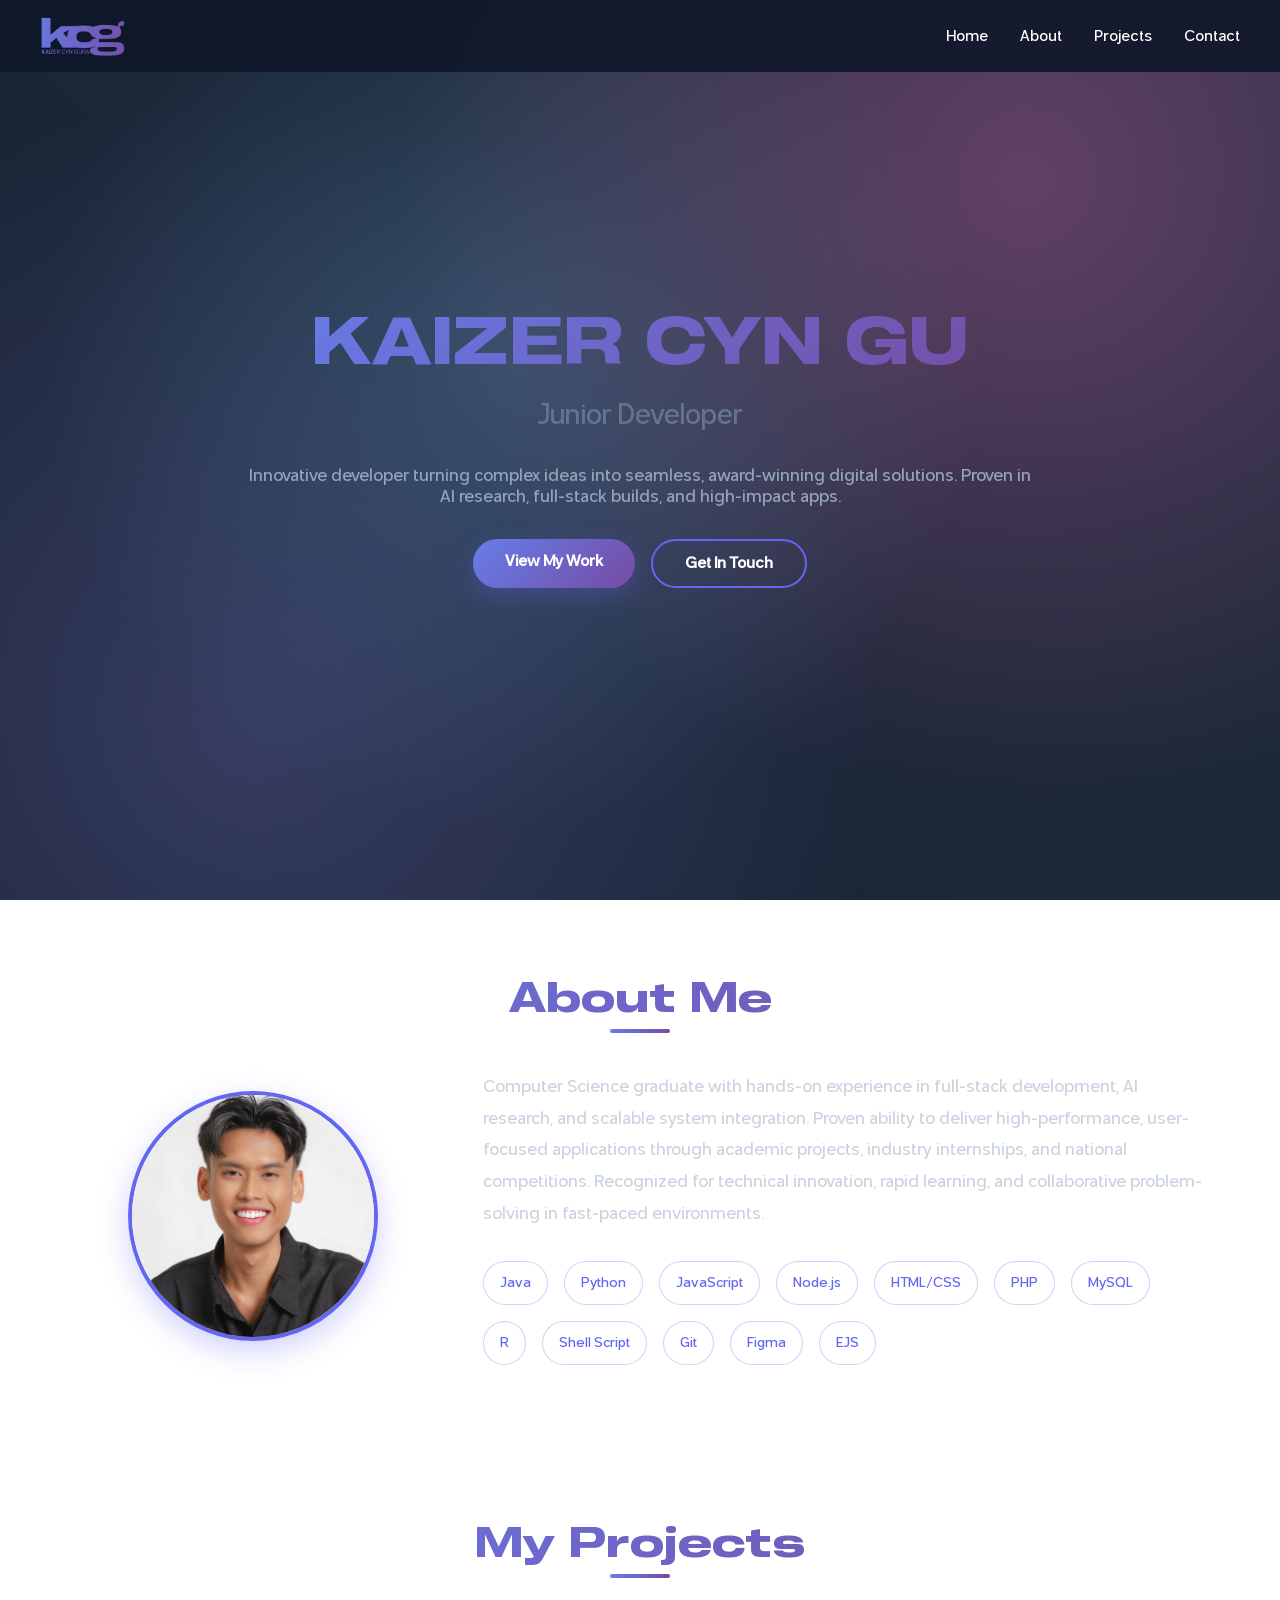
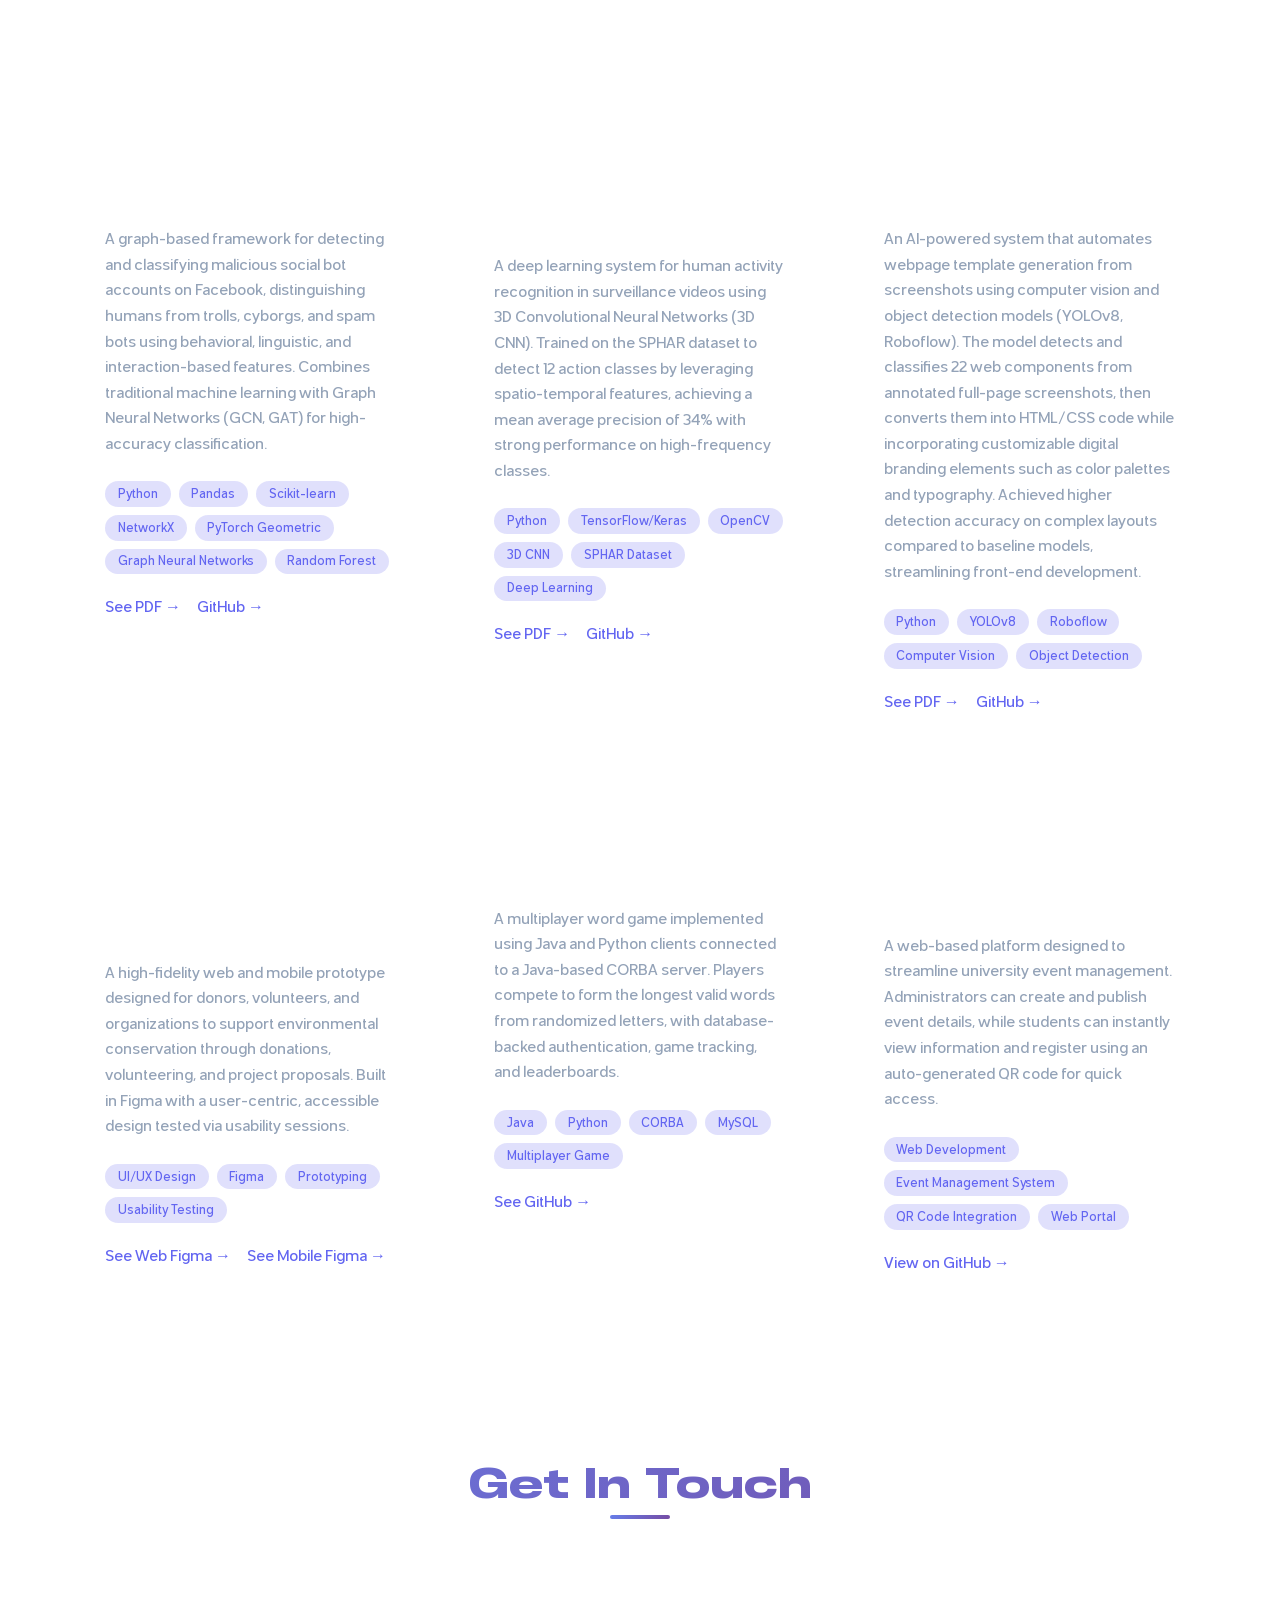
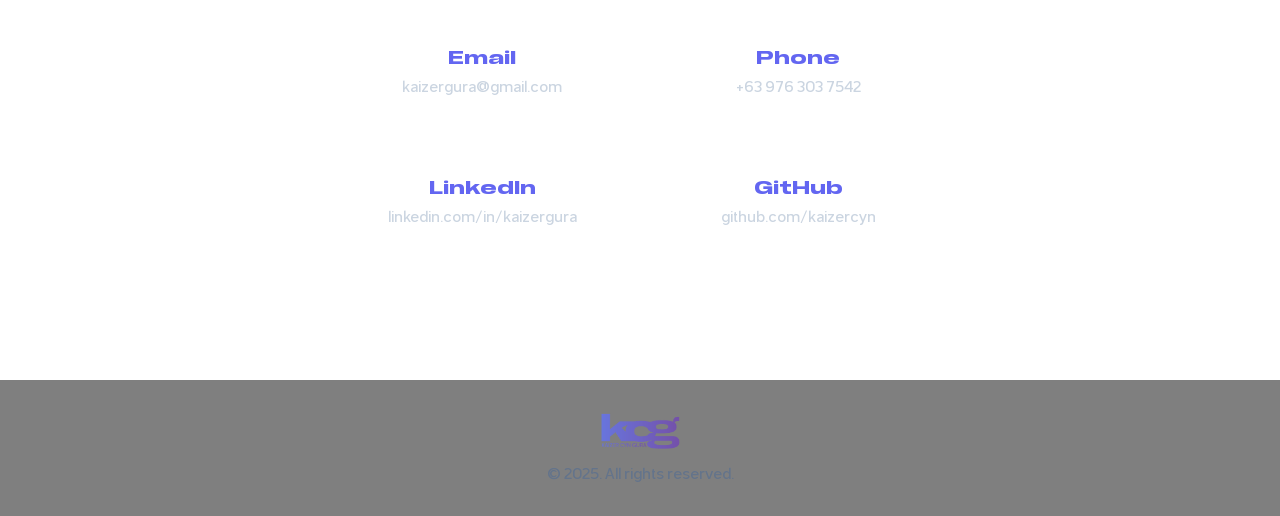
==== index.html @ 3cc35689 "first commit" ====
<!DOCTYPE html>
<html lang="en">
<head>
    <meta charset="UTF-8">
    <meta name="viewport" content="width=device-width, initial-scale=1.0">
    <title>KCG - Portfolio</title>
    <link rel="stylesheet" href="styles.css">
</head>
<body>
    <div class="bg-animation"></div>

    <nav id="navbar">
    <div class="nav-content">
        <div class="logo">
            <img src="assets\imgs\kcg-logo.png" alt="Logo" />
        </div>
        <ul class="nav-links">
            <li><a href="#home">Home</a></li>
            <li><a href="#about">About</a></li>
            <li><a href="#projects">Projects</a></li>
            <li><a href="#contact">Contact</a></li>
        </ul>
    </div>
    </nav>

    <section id="home" class="hero">
        <div class="hero-content">
            <h1>KAIZER CYN GURA</h1>
            <p class="subtitle">Junior Developer</p>
            <p class="description">
                Innovative developer turning complex ideas into seamless, award-winning digital solutions.
                Proven in AI research, full-stack builds, and high-impact apps.
            </p>
            <div class="cta-buttons">
                <a href="#projects" class="btn btn-primary">View My Work</a>
                <a href="#contact" class="btn btn-outline">Get In Touch</a>
            </div>
        </div>
    </section>

    <section id="about">
        <h2>About Me</h2>
        <div class="about-content">
            <div class="about-image">
                <img src="assets\imgs\prof_pic.jpg" alt="Profile Picture" class="profile-pic">
            </div>
            <div class="about-text">
                <p>
                    Computer Science graduate with hands-on experience in full-stack development, AI research, and 
                    scalable system integration. Proven ability to deliver high-performance, user-focused applications 
                    through academic projects, industry internships, and national competitions. Recognized for technical 
                    innovation, rapid learning, and collaborative problem-solving in fast-paced environments.
                </p>
                <div class="skills">
                    <span class="skill-tag">Java</span>
                    <span class="skill-tag">Python</span>
                    <span class="skill-tag">JavaScript</span>
                    <span class="skill-tag">Node.js</span>
                    <span class="skill-tag">HTML/CSS</span>
                    <span class="skill-tag">PHP</span>
                    <span class="skill-tag">MySQL</span>
                    <span class="skill-tag">R</span>
                    <span class="skill-tag">Shell Script</span>
                    <span class="skill-tag">Git</span>
                    <span class="skill-tag">Figma</span>
                    <span class="skill-tag">EJS</span>
                </div>
            </div>
        </div>
    </section>

    <section id="projects">
        <h2>My Projects</h2>
            <div class="projects-grid">
                <div class="project-card">
                    <h3 class="project-title">Botbook: A Graph-Based Framework for Classification of Bot Accounts on Facebook</h3>
                    <p class="project-description">
                A graph-based framework for detecting and classifying malicious social bot accounts 
                on Facebook, distinguishing humans from trolls, cyborgs, and spam bots using 
                behavioral, linguistic, and interaction-based features. Combines traditional machine 
                learning with Graph Neural Networks (GCN, GAT) for high-accuracy classification.
            </p>
            <div class="project-tech">
                <span class="tech-tag">Python</span>
                <span class="tech-tag">Pandas</span>
                <span class="tech-tag">Scikit-learn</span>
                <span class="tech-tag">NetworkX</span>
                <span class="tech-tag">PyTorch Geometric</span>
                <span class="tech-tag">Graph Neural Networks</span>
                <span class="tech-tag">Random Forest</span>
            </div>
                <div class="project-links">
                    <a href="assets\papers\Botbook A Graph-Based Framework for Classification of Bot Accounts on Facebook.pdf" target="_blank">See PDF →</a>
                    <a href="https://github.com/kaizercyn/Graph-Based-Framework-for-Classification-of-Bot-Accounts-on-Facebook" target="_blank">GitHub →</a>
                </div>
            </div>

            <div class="project-card">
                <h3 class="project-title">Video-Based Activity Recognition in Surveillance Footage: A Deep Learning Approach</h3>
                <p class="project-description">
                    A deep learning system for human activity recognition in surveillance videos using 
                    3D Convolutional Neural Networks (3D CNN). Trained on the SPHAR dataset to detect 
                    12 action classes by leveraging spatio-temporal features, achieving a mean average 
                    precision of 34% with strong performance on high-frequency classes.
                </p>
                <div class="project-tech">
                    <span class="tech-tag">Python</span>
                    <span class="tech-tag">TensorFlow/Keras</span>
                    <span class="tech-tag">OpenCV</span>
                    <span class="tech-tag">3D CNN</span>
                    <span class="tech-tag">SPHAR Dataset</span>
                    <span class="tech-tag">Deep Learning</span>
                </div>
                <div class="project-links">
                    <a href="assets\papers\Video-Based Activity Recognition in Surveillance Footage A Deep Learning Approach.pdf" target="_blank">See PDF →</a>
                    <a href="https://github.com/kaizercyn/Video-Based-Activity-Recognition-in-Surveillance-Footage" target="_blank">GitHub →</a>
                </div>
            </div>

            <div class="project-card">
                <h3 class="project-title">Snap2Site: Automated Web Page Template Generation with Integrated Digital Branding</h3>
                <p class="project-description">
                    An AI-powered system that automates webpage template generation from screenshots using computer vision and object detection models (YOLOv8, Roboflow). 
                    The model detects and classifies 22 web components from annotated full-page screenshots, then converts them into HTML/CSS code while incorporating 
                    customizable digital branding elements such as color palettes and typography. Achieved higher detection accuracy on complex layouts compared to 
                    baseline models, streamlining front-end development.
                </p>
                <div class="project-tech">
                    <span class="tech-tag">Python</span>
                    <span class="tech-tag">YOLOv8</span>
                    <span class="tech-tag">Roboflow</span>
                    <span class="tech-tag">Computer Vision</span>
                    <span class="tech-tag">Object Detection</span>
                </div>
                <div class="project-links">
                    <a href="assets\papers\Snap2Site Automated Web Page Template Generation with Integrated Digital Branding.pdf" target="_blank">See PDF →</a>
                    <a href="https://github.com/kaizercyn/Snap2site" target="_blank">GitHub →</a>
                </div>
            </div>

            <div class="project-card">
                <h3 class="project-title">EcoWave: Carbon Offset Platform for Ocean and Climate Conservation</h3>
                <p class="project-description">
                    A high-fidelity web and mobile prototype designed for donors, volunteers, and organizations to support environmental conservation through donations, volunteering, and project proposals. Built in Figma with a user-centric, accessible design tested via usability sessions.
                </p>
                <div class="project-tech">
                    <span class="tech-tag">UI/UX Design</span>
                    <span class="tech-tag">Figma</span>
                    <span class="tech-tag">Prototyping</span>
                    <span class="tech-tag">Usability Testing</span>
                </div>
                <div class="project-links">
                    <a href="https://www.figma.com/proto/8QoPAbsuNK9XMpjklsgQ97/OOZMA-KAPPA---Wireframing?node-id=0-1&t=mOrPZffAmb1Ju5VN-1" target="_blank">See Web Figma →</a>
                    <a href="https://www.figma.com/proto/8QoPAbsuNK9XMpjklsgQ97/OOZMA-KAPPA---Wireframing?node-id=105-1478&t=mOrPZffAmb1Ju5VN-1" target="_blank">See Mobile Figma →</a>
                </div>
            </div>

            <div class="project-card">
    <h3 class="project-title">WORDY: Multiplayer Word Game</h3>
    <p class="project-description">
        A multiplayer word game implemented using Java and Python clients connected to a Java-based CORBA server. Players compete to form the longest valid words from randomized letters, with database-backed authentication, game tracking, and leaderboards.
    </p>
    <div class="project-tech">
        <span class="tech-tag">Java</span>
        <span class="tech-tag">Python</span>
        <span class="tech-tag">CORBA</span>
        <span class="tech-tag">MySQL</span>
        <span class="tech-tag">Multiplayer Game</span>
    </div>
    <div class="project-links">
        <a href="https://github.com/kaizercyn/Wordy" target="_blank">See GitHub →</a>
    </div>
</div>

<div class="project-card">
    <h3 class="project-title">NavEnt: University Event Management System</h3>
    <p class="project-description">
        A web-based platform designed to streamline university event management. Administrators can create and publish event details, while students can instantly view information and register using an auto-generated QR code for quick access.
    </p>
    <div class="project-tech">
        <span class="tech-tag">Web Development</span>
        <span class="tech-tag">Event Management System</span>
        <span class="tech-tag">QR Code Integration</span>
        <span class="tech-tag">Web Portal</span>
    </div>
    <div class="project-links">
        <a href="https://github.com/kaizercyn/NavEnt" target="_blank">View on GitHub →</a>
    </div>
</div>
        </div>
    </section>

    <section id="contact">
        <h2>Get In Touch</h2>
        <div class="contact-content">
            <p>I'm always interested in new opportunities and collaborations. Let's connect!</p>
            <div class="contact-info">
                <div class="contact-item">
                    <h3>Email</h3>
                    <a href="mailto:kaizergura@gmail.com">kaizergura@gmail.com</a>
                </div>
                <div class="contact-item">
                    <h3>Phone</h3>
                    <a href="tel:+639763037542">+63 976 303 7542</a>
                </div>
                <div class="contact-item">
                    <h3>LinkedIn</h3>
                    <a href="https://linkedin.com/in/kaizergura" target="_blank">linkedin.com/in/kaizergura</a>
                </div>
                <div class="contact-item">
                    <h3>GitHub</h3>
                    <a href="https://github.com/kaizercyn" target="_blank">github.com/kaizercyn</a>
                </div>
            </div>
        </div>
    </section>

<footer>
    <img src="assets\imgs\kcg-logo.png" alt="KCG Logo" class="footer-logo">
    <p>&copy; 2025. All rights reserved.</p>
</footer>

    <script src="script.js"></script>
</body>
</html>
---- styles.css ----
* {
    margin: 0;
    padding: 0;
    box-sizing: border-box;
}

:root {
    --primary: #6366f1;
    --primary-dark: #4338ca;
    --secondary: #0f172a;
    --accent: #f59e0b;
    --text-light: #64748b;
    --bg-light: #f8fafc;
    --bg-dark: #0f172a;
    --card-bg: rgba(255, 255, 255, 0.05);
    --gradient: linear-gradient(135deg, #667eea 0%, #764ba2 100%);
}

@font-face {
    font-family: 'CyGrotesk';
    src: url('assets/fonts/CyGrotesk.ttf') format('truetype');
    font-weight: normal;
    font-style: normal;
}

@font-face {
    font-family: 'Articulo';
    src: url('assets/fonts/Articulo.ttf') format('truetype');
    font-weight: normal;
    font-style: normal;
}

body {
    font-family: 'Articulo', sans-serif;
}

h1, h2, h3, h4, h5, h6 {
    font-family: 'CyGrotesk', serif;
}

/* Animated background */
.bg-animation {
    position: fixed;
    top: 0;
    left: 0;
    width: 100%;
    height: 100%;
    z-index: -1;
    background: linear-gradient(45deg, #0f172a, #1e293b, #334155);
    background-size: 400% 400%;
    animation: gradientShift 15s ease infinite;
}

.bg-animation::before {
    content: '';
    position: absolute;
    top: 0;
    left: 0;
    width: 100%;
    height: 100%;
    background: 
        radial-gradient(circle at 20% 80%, rgba(120, 119, 198, 0.3) 0%, transparent 50%),
        radial-gradient(circle at 80% 20%, rgba(255, 119, 198, 0.3) 0%, transparent 50%),
        radial-gradient(circle at 40% 40%, rgba(120, 219, 255, 0.2) 0%, transparent 50%);
    animation: float 20s ease-in-out infinite;
}

@keyframes gradientShift {
    0%, 100% { background-position: 0% 50%; }
    50% { background-position: 100% 50%; }
}

@keyframes float {
    0%, 100% { transform: translateY(0px); }
    50% { transform: translateY(-20px); }
}

/* Navigation */
nav {
    position: fixed;
    top: 0;
    width: 100%;
    padding: 1rem 2rem;
    background: rgba(15, 23, 42, 0.9);
    backdrop-filter: blur(10px);
    z-index: 1000;
    transition: all 0.3s ease;
}

nav.scrolled {
    background: rgba(15, 23, 42, 0.95);
    box-shadow: 0 4px 20px rgba(0, 0, 0, 0.3);
}

.nav-content {
    max-width: 1200px;
    margin: 0 auto;
    display: flex;
    justify-content: space-between;
    align-items: center;
}

.logo img {
    height: 40px;
    width: auto;
    display: block;
}


.nav-links {
    display: flex;
    gap: 2rem;
    list-style: none;
}

.nav-links a {
    color: white;
    text-decoration: none;
    transition: all 0.3s ease;
    position: relative;
}

.nav-links a:hover {
    color: var(--primary);
    transform: translateY(-2px);
}

.nav-links a::after {
    content: '';
    position: absolute;
    bottom: -5px;
    left: 0;
    width: 0;
    height: 2px;
    background: var(--primary);
    transition: width 0.3s ease;
}

.nav-links a:hover::after {
    width: 100%;
}

/* Hero Section */
.hero {
    height: 100vh;
    display: flex;
    align-items: center;
    justify-content: center;
    text-align: center;
    padding: 0 2rem;
}

.hero-content {
    max-width: 800px;
    animation: fadeInUp 1s ease;
}

.hero h1 {
    font-size: clamp(2.5rem, 5vw, 4rem);
    margin-bottom: 1rem;
    background: var(--gradient);
    -webkit-background-clip: text;
    -webkit-text-fill-color: transparent;
    background-clip: text;
    animation: slideInLeft 1s ease 0.2s both;
}

.hero .subtitle {
    font-size: clamp(1.2rem, 3vw, 1.8rem);
    color: var(--text-light);
    margin-bottom: 2rem;
    animation: slideInRight 1s ease 0.4s both;
}

.hero .description {
    font-size: 1.1rem;
    color: #94a3b8;
    margin-bottom: 2rem;
    animation: fadeInUp 1s ease 0.6s both;
}

.cta-buttons {
    display: flex;
    gap: 1rem;
    justify-content: center;
    flex-wrap: wrap;
    animation: fadeInUp 1s ease 0.8s both;
}

.btn {
    padding: 0.8rem 2rem;
    border: none;
    border-radius: 50px;
    font-size: 1rem;
    font-weight: 600;
    text-decoration: none;
    transition: all 0.3s ease;
    cursor: pointer;
    position: relative;
    overflow: hidden;
}

.btn-primary {
    background: var(--gradient);
    color: white;
    box-shadow: 0 8px 25px rgba(102, 102, 241, 0.3);
}

.btn-primary:hover {
    transform: translateY(-3px);
    box-shadow: 0 15px 35px rgba(102, 102, 241, 0.4);
}

.btn-outline {
    background: transparent;
    color: white;
    border: 2px solid var(--primary);
}

.btn-outline:hover {
    background: var(--primary);
    transform: translateY(-3px);
    box-shadow: 0 10px 25px rgba(102, 102, 241, 0.3);
}

/* Section Styles */
section {
    padding: 5rem 2rem;
    max-width: 1200px;
    margin: 0 auto;
}

h2 {
    font-size: 2.5rem;
    text-align: center;
    margin-bottom: 3rem;
    background: var(--gradient);
    -webkit-background-clip: text;
    -webkit-text-fill-color: transparent;
    background-clip: text;
    position: relative;
}

h2::after {
    content: '';
    position: absolute;
    bottom: -10px;
    left: 50%;
    transform: translateX(-50%);
    width: 60px;
    height: 4px;
    background: var(--gradient);
    border-radius: 2px;
}

/* About Section */
.about-content {
    display: grid;
    grid-template-columns: 1fr 2fr;
    gap: 3rem;
    align-items: center;
    margin-top: 2rem;
}

.about-image {
    text-align: center;
}

.profile-pic {
    width: 250px;
    height: 250px;
    border-radius: 50%;
    border: 4px solid var(--primary);
    box-shadow: 0 10px 30px rgba(102, 102, 241, 0.3);
    transition: transform 0.3s ease;
}

.profile-pic:hover {
    transform: scale(1.05);
}

.about-text {
    font-size: 1.1rem;
    color: #cbd5e1;
    line-height: 1.8;
}

.skills {
    display: flex;
    flex-wrap: wrap;
    gap: 1rem;
    margin-top: 2rem;
}

.skill-tag {
    background: var(--card-bg);
    border: 1px solid rgba(102, 102, 241, 0.3);
    padding: 0.5rem 1rem;
    border-radius: 25px;
    font-size: 0.9rem;
    color: var(--primary);
    transition: all 0.3s ease;
}

.skill-tag:hover {
    background: var(--primary);
    color: white;
    transform: translateY(-2px);
}

/* Projects Section */
.projects-grid {
    display: grid;
    grid-template-columns: repeat(auto-fit, minmax(350px, 1fr));
    gap: 2rem;
    margin-top: 2rem;
}

.project-card {
    background: var(--card-bg);
    border: 1px solid rgba(255, 255, 255, 0.1);
    border-radius: 15px;
    padding: 2rem;
    transition: all 0.3s ease;
    position: relative;
    overflow: hidden;
}

.project-card::before {
    content: '';
    position: absolute;
    top: 0;
    left: -100%;
    width: 100%;
    height: 100%;
    background: linear-gradient(90deg, transparent, rgba(255, 255, 255, 0.1), transparent);
    transition: left 0.5s ease;
}

.project-card:hover::before {
    left: 100%;
}

.project-card:hover {
    transform: translateY(-10px);
    border-color: var(--primary);
    box-shadow: 0 20px 40px rgba(0, 0, 0, 0.3);
}

.project-title {
    font-size: 1.5rem;
    margin-bottom: 1rem;
    color: white;
}

.project-description {
    color: #94a3b8;
    margin-bottom: 1.5rem;
    line-height: 1.6;
}

.project-tech {
    display: flex;
    flex-wrap: wrap;
    gap: 0.5rem;
    margin-bottom: 1.5rem;
}

.tech-tag {
    background: rgba(102, 102, 241, 0.2);
    color: var(--primary);
    padding: 0.3rem 0.8rem;
    border-radius: 15px;
    font-size: 0.8rem;
}

.project-links {
    display: flex;
    gap: 1rem;
}

.project-links a {
    color: var(--primary);
    text-decoration: none;
    font-weight: 500;
    transition: all 0.3s ease;
}

.project-links a:hover {
    color: white;
    transform: translateX(5px);
}

/* Contact Section */
.contact-content {
    text-align: center;
    max-width: 600px;
    margin: 0 auto;
}

#contact .contact-content p {
    color: white;
}

.contact-info {
    display: grid;
    grid-template-columns: repeat(auto-fit, minmax(200px, 1fr));
    gap: 2rem;
    margin: 3rem 0;
}

.contact-item {
    background: var(--card-bg);
    border: 1px solid rgba(255, 255, 255, 0.1);
    padding: 1.5rem;
    border-radius: 10px;
    transition: all 0.3s ease;
}

.contact-item:hover {
    transform: translateY(-5px);
    border-color: var(--primary);
}

.contact-item h3 {
    color: var(--primary);
    margin-bottom: 0.5rem;
}

.contact-item a {
    color: #cbd5e1;
    text-decoration: none;
    transition: color 0.3s ease;
}

.contact-item a:hover {
    color: var(--primary);
}

/* Footer */
footer {
    background: rgba(0, 0, 0, 0.5);
    text-align: center;
    padding: 2rem;
    color: var(--text-light);
}

.footer-logo {
    display: block;
    margin: 0 auto 1rem; /* centers logo & adds space below */
    width: 80px;         /* adjust size as needed */
    height: auto;
}

/* Animations */
@keyframes fadeInUp {
    from {
        opacity: 0;
        transform: translateY(30px);
    }
    to {
        opacity: 1;
        transform: translateY(0);
    }
}

@keyframes slideInLeft {
    from {
        opacity: 0;
        transform: translateX(-50px);
    }
    to {
        opacity: 1;
        transform: translateX(0);
    }
}

@keyframes slideInRight {
    from {
        opacity: 0;
        transform: translateX(50px);
    }
    to {
        opacity: 1;
        transform: translateX(0);
    }
}

/* Responsive Design */
@media (max-width: 768px) {
    .nav-links {
        display: none;
    }

    .about-content {
        grid-template-columns: 1fr;
        text-align: center;
    }

    .cta-buttons {
        flex-direction: column;
        align-items: center;
    }

    .btn {
        width: 200px;
    }
}

/* Smooth scrolling */
html {
    scroll-behavior: smooth;
}

/* Custom scrollbar */
::-webkit-scrollbar {
    width: 8px;
}

::-webkit-scrollbar-track {
    background: var(--bg-dark);
}

::-webkit-scrollbar-thumb {
    background: var(--primary);
    border-radius: 4px;
}

::-webkit-scrollbar-thumb:hover {
    background: var(--primary-dark);
}
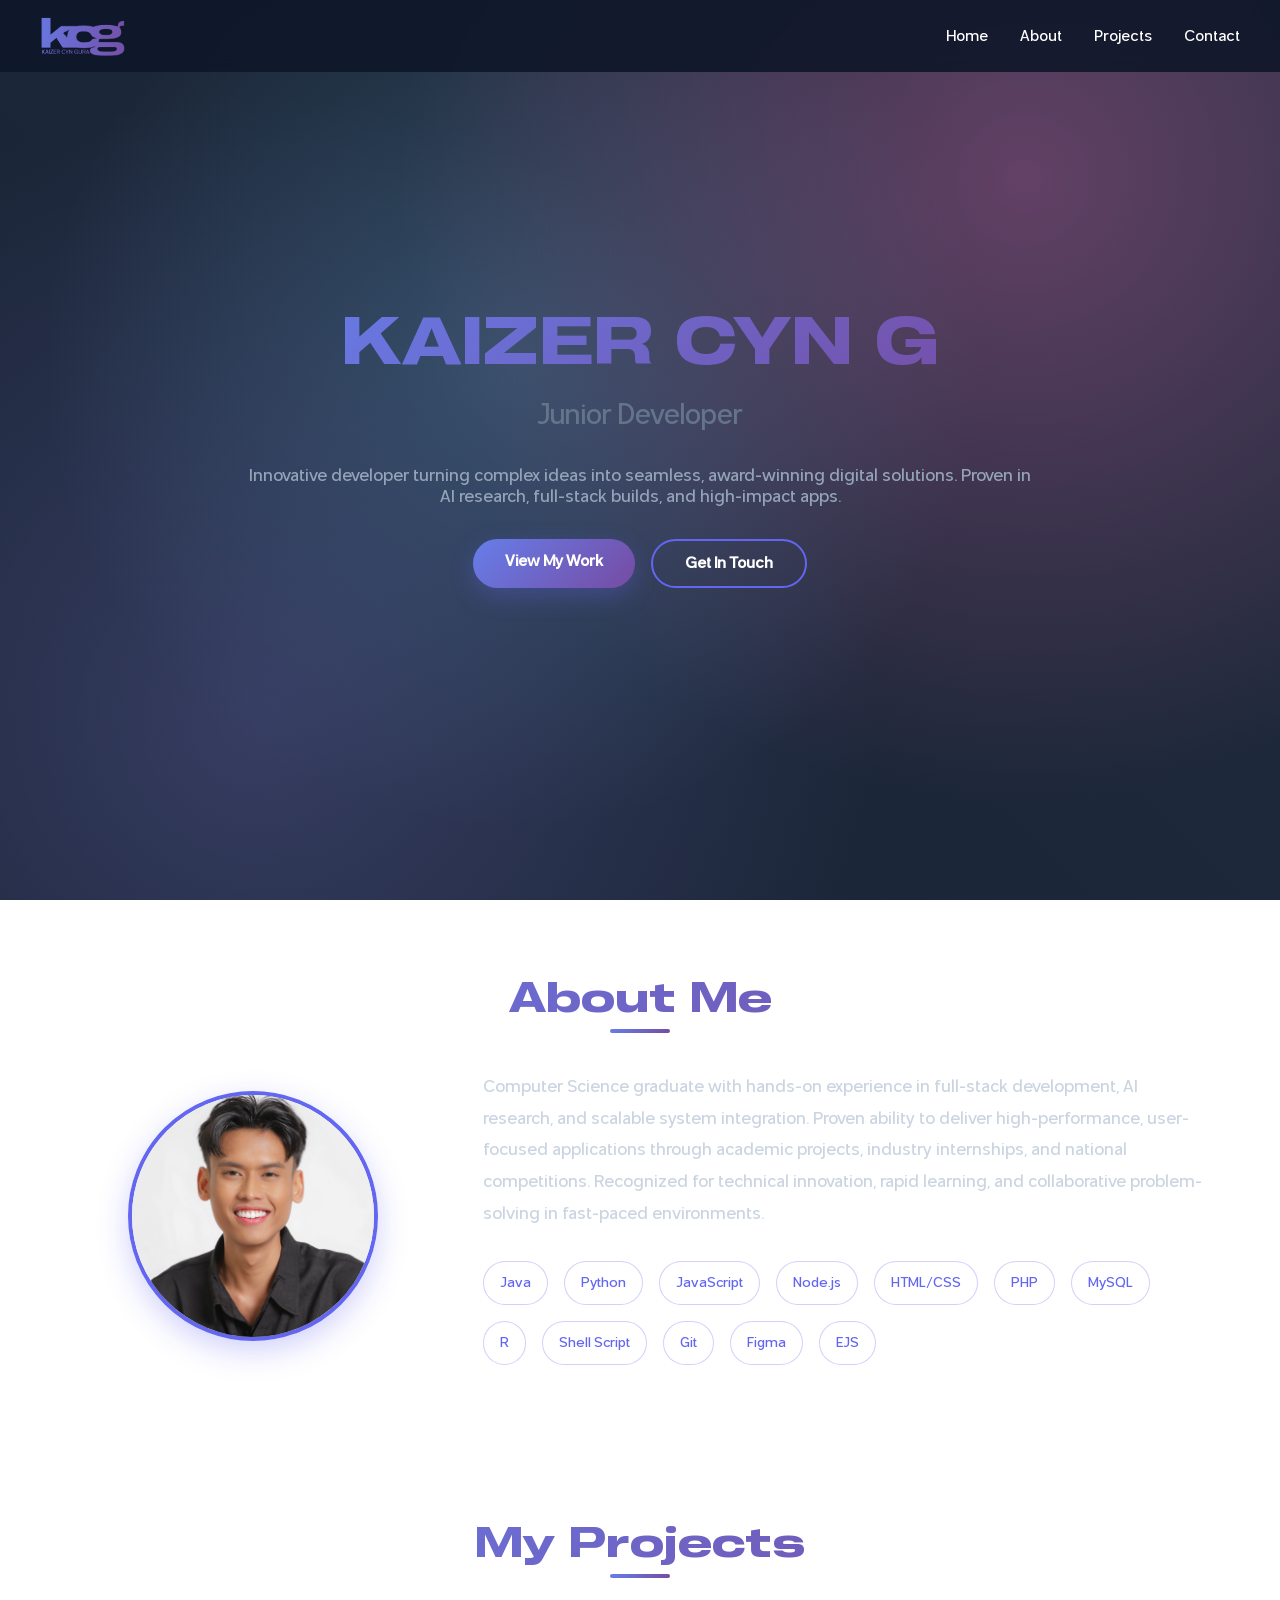
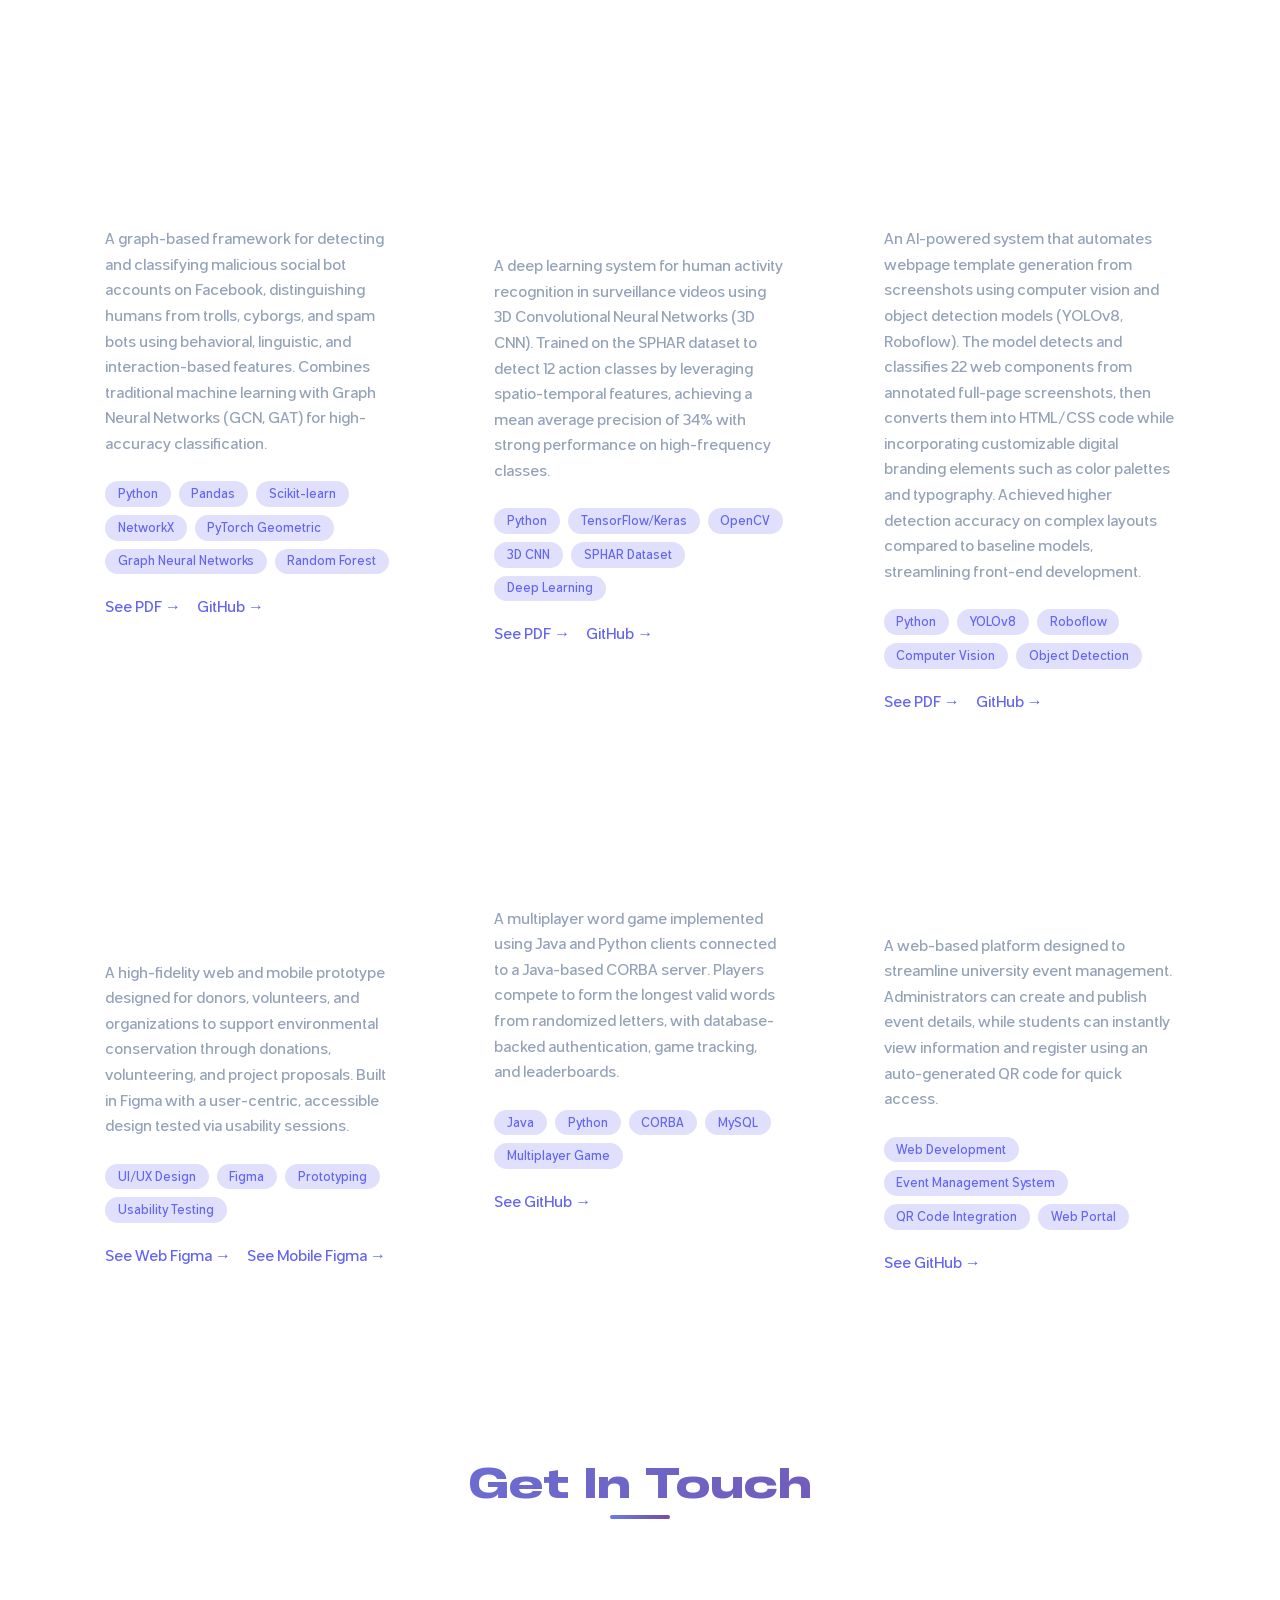
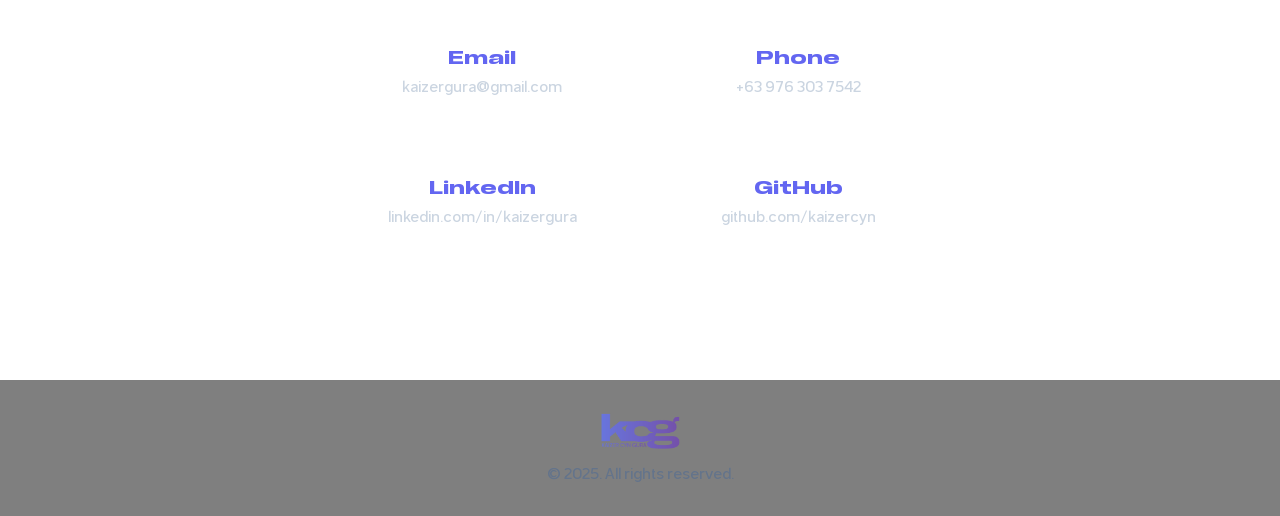
==== commit 247f9fe1: "project card changes" ====
--- a/index.html
+++ b/index.html
@@ -184,7 +184,7 @@
         <span class="tech-tag">Web Portal</span>
     </div>
     <div class="project-links">
-        <a href="https://github.com/kaizercyn/NavEnt" target="_blank">View on GitHub →</a>
+        <a href="https://github.com/kaizercyn/NavEnt" target="_blank">See GitHub →</a>
     </div>
 </div>
         </div>
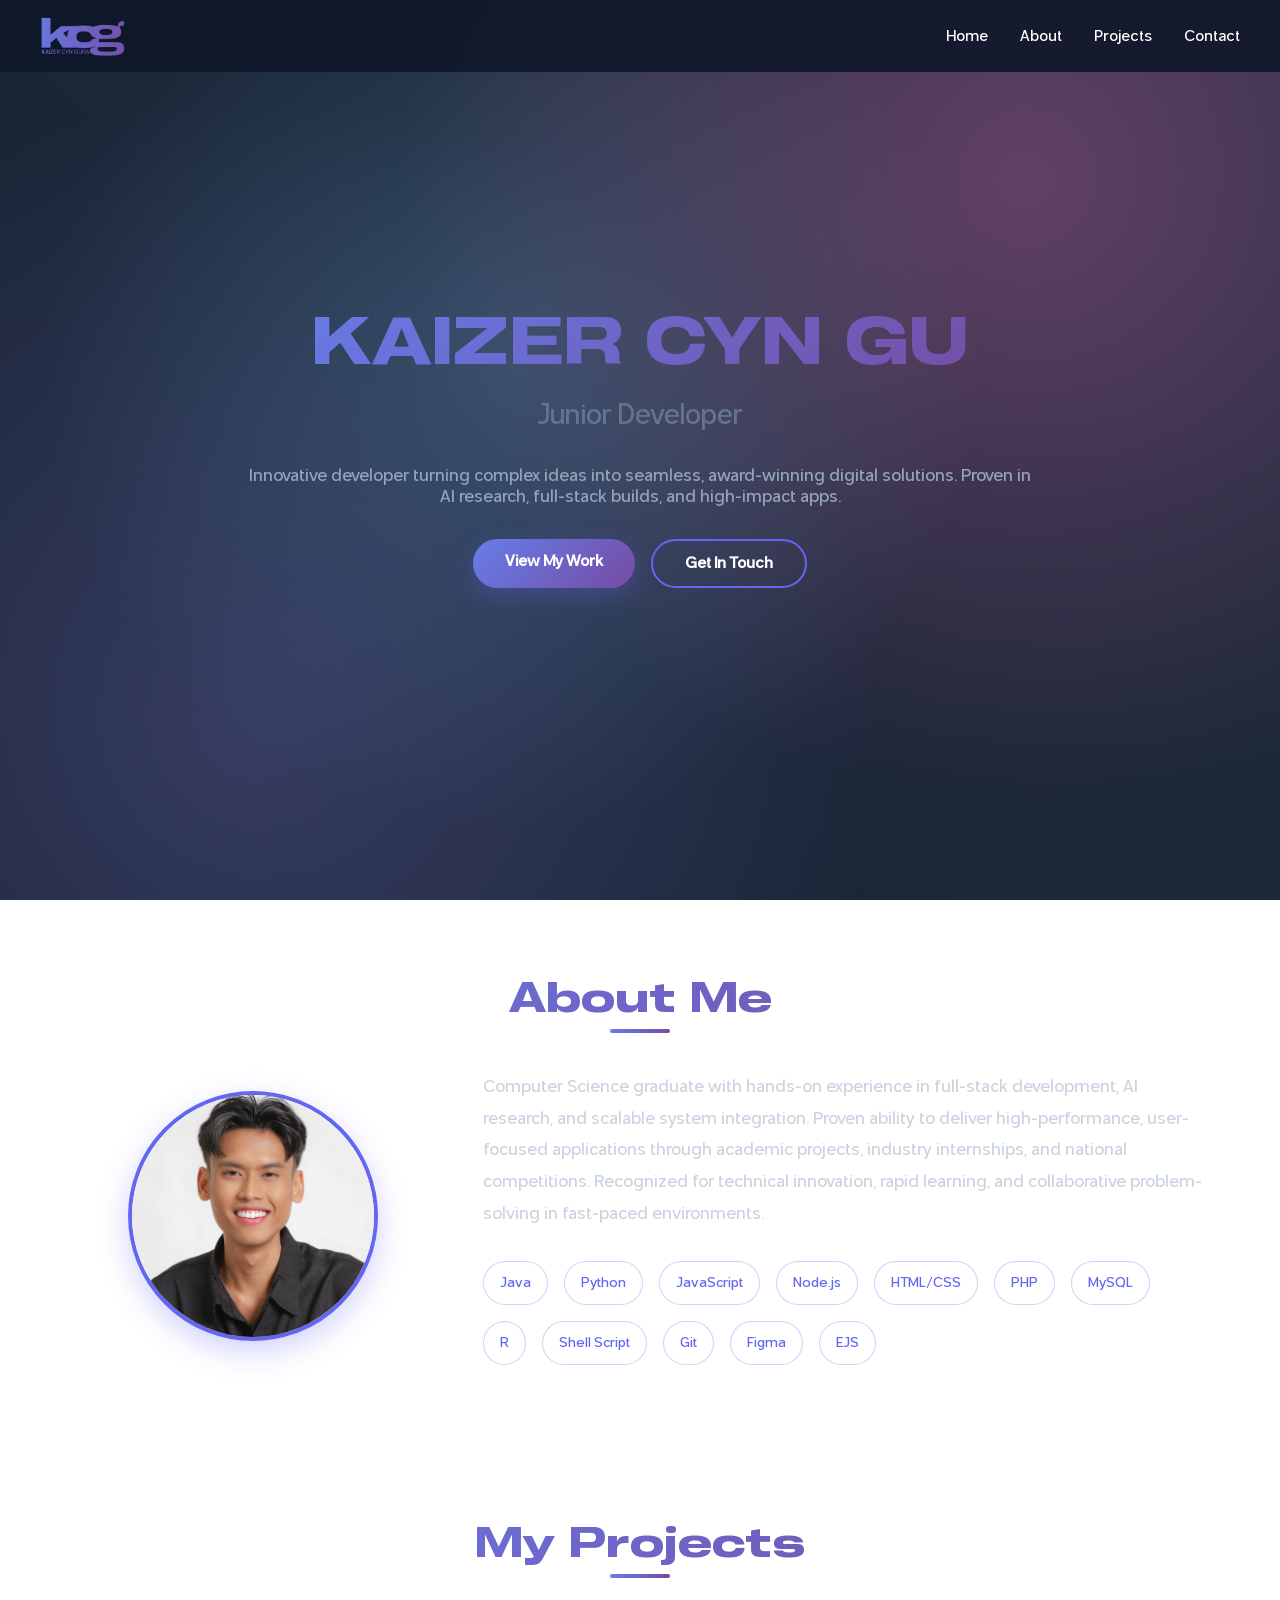
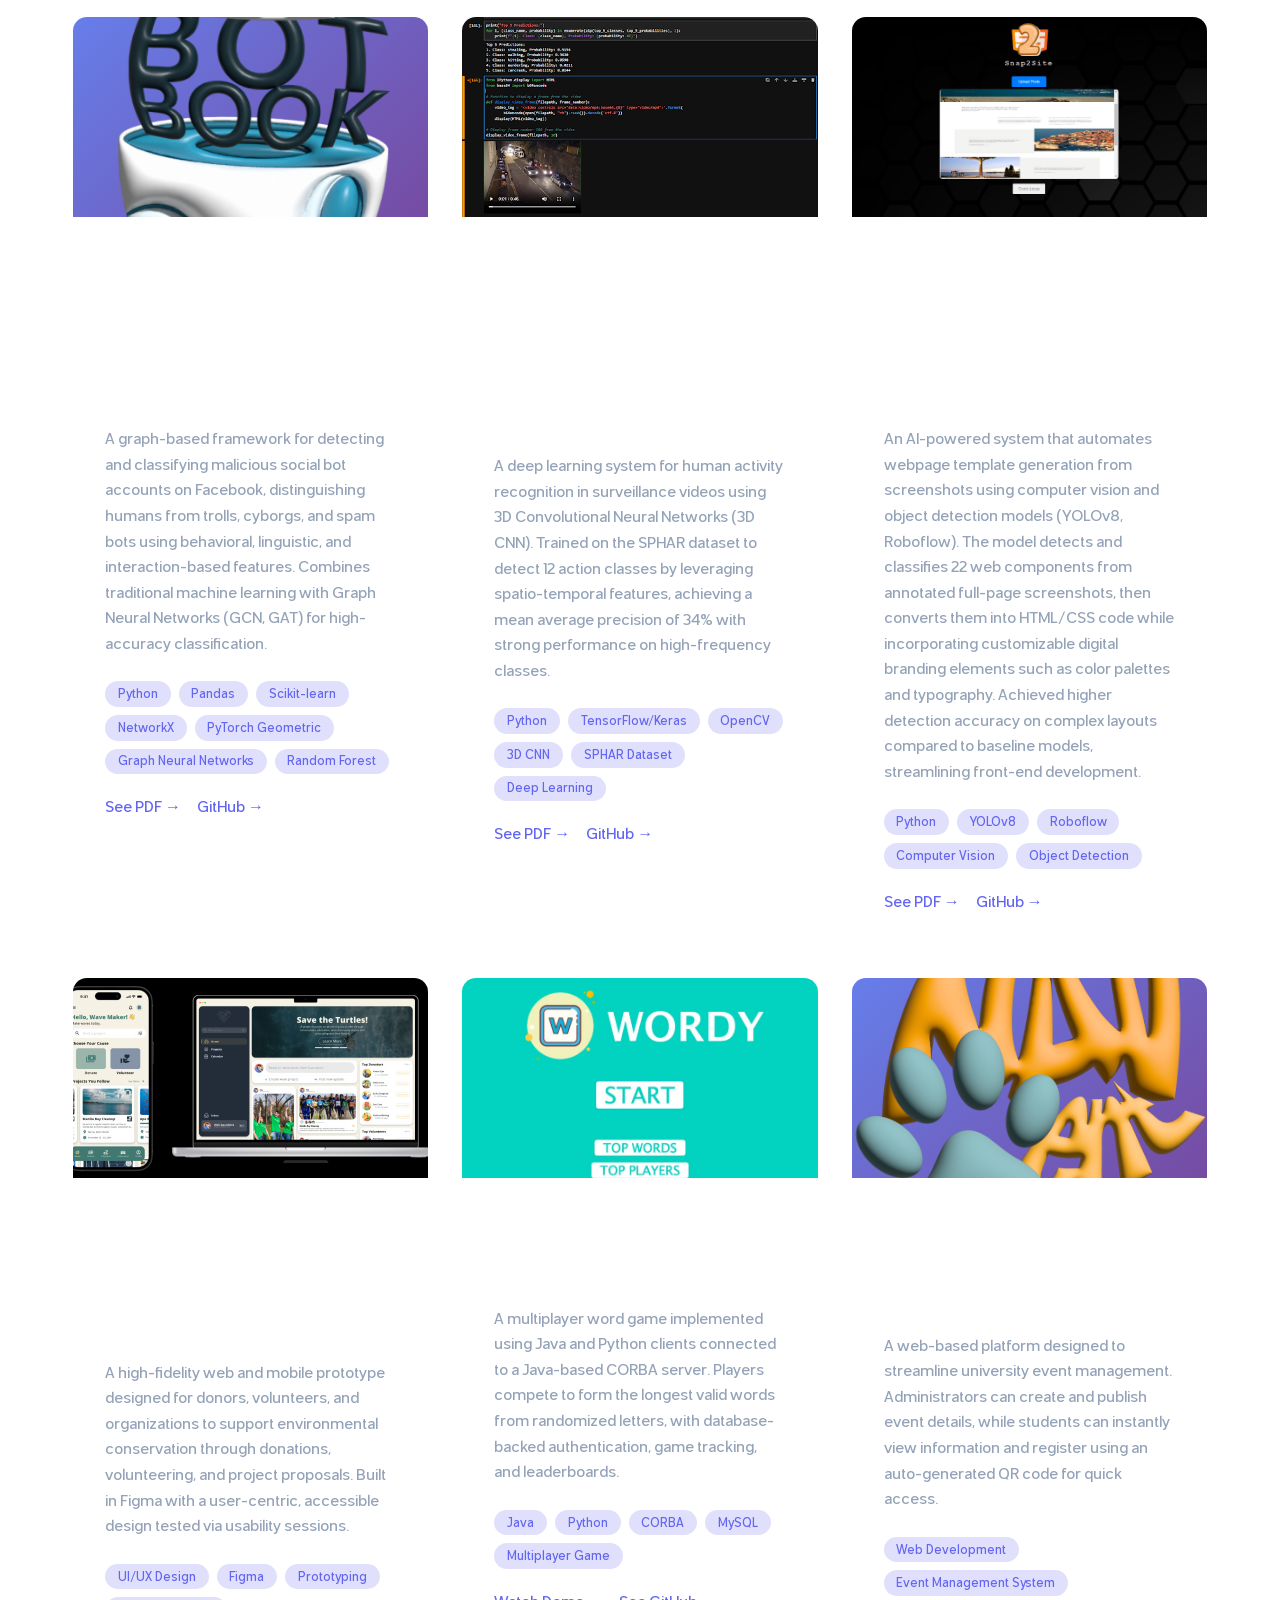
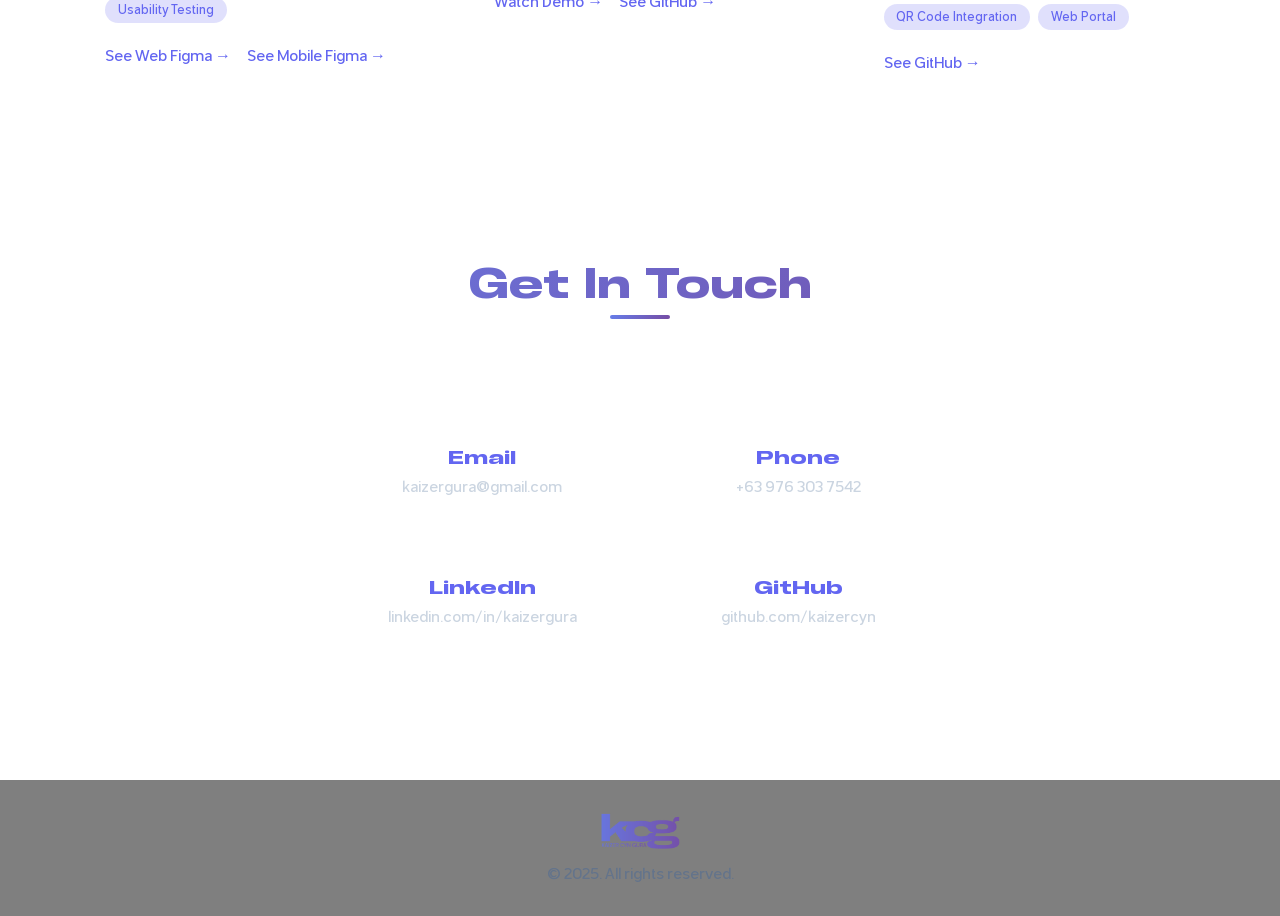
==== commit 69e71ee6: "added project card covers" ====
--- a/index.html
+++ b/index.html
@@ -73,120 +73,151 @@
         <h2>My Projects</h2>
             <div class="projects-grid">
                 <div class="project-card">
-                    <h3 class="project-title">Botbook: A Graph-Based Framework for Classification of Bot Accounts on Facebook</h3>
-                    <p class="project-description">
-                A graph-based framework for detecting and classifying malicious social bot accounts 
-                on Facebook, distinguishing humans from trolls, cyborgs, and spam bots using 
-                behavioral, linguistic, and interaction-based features. Combines traditional machine 
-                learning with Graph Neural Networks (GCN, GAT) for high-accuracy classification.
-            </p>
-            <div class="project-tech">
-                <span class="tech-tag">Python</span>
-                <span class="tech-tag">Pandas</span>
-                <span class="tech-tag">Scikit-learn</span>
-                <span class="tech-tag">NetworkX</span>
-                <span class="tech-tag">PyTorch Geometric</span>
-                <span class="tech-tag">Graph Neural Networks</span>
-                <span class="tech-tag">Random Forest</span>
-            </div>
-                <div class="project-links">
-                    <a href="assets\papers\Botbook A Graph-Based Framework for Classification of Bot Accounts on Facebook.pdf" target="_blank">See PDF →</a>
-                    <a href="https://github.com/kaizercyn/Graph-Based-Framework-for-Classification-of-Bot-Accounts-on-Facebook" target="_blank">GitHub →</a>
-                </div>
-            </div>
-
-            <div class="project-card">
-                <h3 class="project-title">Video-Based Activity Recognition in Surveillance Footage: A Deep Learning Approach</h3>
-                <p class="project-description">
-                    A deep learning system for human activity recognition in surveillance videos using 
-                    3D Convolutional Neural Networks (3D CNN). Trained on the SPHAR dataset to detect 
-                    12 action classes by leveraging spatio-temporal features, achieving a mean average 
-                    precision of 34% with strong performance on high-frequency classes.
+                    <div class="project-image">
+                        <img src="assets\imgs\botbook-cover.png" alt="Botbook Project">
+                    </div>
+                    <div class="project-content">
+                        <h3 class="project-title">Botbook: A Graph-Based Framework for Classification of Bot Accounts on Facebook</h3>
+                        <p class="project-description">
+                    A graph-based framework for detecting and classifying malicious social bot accounts 
+                    on Facebook, distinguishing humans from trolls, cyborgs, and spam bots using 
+                    behavioral, linguistic, and interaction-based features. Combines traditional machine 
+                    learning with Graph Neural Networks (GCN, GAT) for high-accuracy classification.
                 </p>
                 <div class="project-tech">
                     <span class="tech-tag">Python</span>
-                    <span class="tech-tag">TensorFlow/Keras</span>
-                    <span class="tech-tag">OpenCV</span>
-                    <span class="tech-tag">3D CNN</span>
-                    <span class="tech-tag">SPHAR Dataset</span>
-                    <span class="tech-tag">Deep Learning</span>
-                </div>
-                <div class="project-links">
-                    <a href="assets\papers\Video-Based Activity Recognition in Surveillance Footage A Deep Learning Approach.pdf" target="_blank">See PDF →</a>
-                    <a href="https://github.com/kaizercyn/Video-Based-Activity-Recognition-in-Surveillance-Footage" target="_blank">GitHub →</a>
-                </div>
-            </div>
-
-            <div class="project-card">
-                <h3 class="project-title">Snap2Site: Automated Web Page Template Generation with Integrated Digital Branding</h3>
-                <p class="project-description">
-                    An AI-powered system that automates webpage template generation from screenshots using computer vision and object detection models (YOLOv8, Roboflow). 
-                    The model detects and classifies 22 web components from annotated full-page screenshots, then converts them into HTML/CSS code while incorporating 
-                    customizable digital branding elements such as color palettes and typography. Achieved higher detection accuracy on complex layouts compared to 
-                    baseline models, streamlining front-end development.
-                </p>
-                <div class="project-tech">
-                    <span class="tech-tag">Python</span>
-                    <span class="tech-tag">YOLOv8</span>
-                    <span class="tech-tag">Roboflow</span>
-                    <span class="tech-tag">Computer Vision</span>
-                    <span class="tech-tag">Object Detection</span>
-                </div>
-                <div class="project-links">
-                    <a href="assets\papers\Snap2Site Automated Web Page Template Generation with Integrated Digital Branding.pdf" target="_blank">See PDF →</a>
-                    <a href="https://github.com/kaizercyn/Snap2site" target="_blank">GitHub →</a>
-                </div>
-            </div>
-
-            <div class="project-card">
-                <h3 class="project-title">EcoWave: Carbon Offset Platform for Ocean and Climate Conservation</h3>
-                <p class="project-description">
-                    A high-fidelity web and mobile prototype designed for donors, volunteers, and organizations to support environmental conservation through donations, volunteering, and project proposals. Built in Figma with a user-centric, accessible design tested via usability sessions.
-                </p>
-                <div class="project-tech">
-                    <span class="tech-tag">UI/UX Design</span>
-                    <span class="tech-tag">Figma</span>
-                    <span class="tech-tag">Prototyping</span>
-                    <span class="tech-tag">Usability Testing</span>
-                </div>
-                <div class="project-links">
-                    <a href="https://www.figma.com/proto/8QoPAbsuNK9XMpjklsgQ97/OOZMA-KAPPA---Wireframing?node-id=0-1&t=mOrPZffAmb1Ju5VN-1" target="_blank">See Web Figma →</a>
-                    <a href="https://www.figma.com/proto/8QoPAbsuNK9XMpjklsgQ97/OOZMA-KAPPA---Wireframing?node-id=105-1478&t=mOrPZffAmb1Ju5VN-1" target="_blank">See Mobile Figma →</a>
-                </div>
-            </div>
-
-            <div class="project-card">
-    <h3 class="project-title">WORDY: Multiplayer Word Game</h3>
-    <p class="project-description">
-        A multiplayer word game implemented using Java and Python clients connected to a Java-based CORBA server. Players compete to form the longest valid words from randomized letters, with database-backed authentication, game tracking, and leaderboards.
-    </p>
-    <div class="project-tech">
-        <span class="tech-tag">Java</span>
-        <span class="tech-tag">Python</span>
-        <span class="tech-tag">CORBA</span>
-        <span class="tech-tag">MySQL</span>
-        <span class="tech-tag">Multiplayer Game</span>
-    </div>
-    <div class="project-links">
-        <a href="https://github.com/kaizercyn/Wordy" target="_blank">See GitHub →</a>
-    </div>
-</div>
-
-<div class="project-card">
-    <h3 class="project-title">NavEnt: University Event Management System</h3>
-    <p class="project-description">
-        A web-based platform designed to streamline university event management. Administrators can create and publish event details, while students can instantly view information and register using an auto-generated QR code for quick access.
-    </p>
-    <div class="project-tech">
-        <span class="tech-tag">Web Development</span>
-        <span class="tech-tag">Event Management System</span>
-        <span class="tech-tag">QR Code Integration</span>
-        <span class="tech-tag">Web Portal</span>
-    </div>
-    <div class="project-links">
-        <a href="https://github.com/kaizercyn/NavEnt" target="_blank">See GitHub →</a>
-    </div>
-</div>
+                    <span class="tech-tag">Pandas</span>
+                    <span class="tech-tag">Scikit-learn</span>
+                    <span class="tech-tag">NetworkX</span>
+                    <span class="tech-tag">PyTorch Geometric</span>
+                    <span class="tech-tag">Graph Neural Networks</span>
+                    <span class="tech-tag">Random Forest</span>
+                </div>
+                    <div class="project-links">
+                        <a href="assets\papers\Botbook A Graph-Based Framework for Classification of Bot Accounts on Facebook.pdf" target="_blank">See PDF →</a>
+                        <a href="https://github.com/kaizercyn/Graph-Based-Framework-for-Classification-of-Bot-Accounts-on-Facebook" target="_blank">GitHub →</a>
+                    </div>
+                    </div>
+                </div>
+
+                <div class="project-card">
+                    <div class="project-image">
+                        <img src="assets\imgs\video-recognition-cover.png" alt="Video Recognition Project">
+                    </div>
+                    <div class="project-content">
+                        <h3 class="project-title">Video-Based Activity Recognition in Surveillance Footage: A Deep Learning Approach</h3>
+                        <p class="project-description">
+                        A deep learning system for human activity recognition in surveillance videos using 
+                        3D Convolutional Neural Networks (3D CNN). Trained on the SPHAR dataset to detect 
+                        12 action classes by leveraging spatio-temporal features, achieving a mean average 
+                        precision of 34% with strong performance on high-frequency classes.
+                    </p>
+                    <div class="project-tech">
+                        <span class="tech-tag">Python</span>
+                        <span class="tech-tag">TensorFlow/Keras</span>
+                        <span class="tech-tag">OpenCV</span>
+                        <span class="tech-tag">3D CNN</span>
+                        <span class="tech-tag">SPHAR Dataset</span>
+                        <span class="tech-tag">Deep Learning</span>
+                    </div>
+                    <div class="project-links">
+                        <a href="assets\papers\Video-Based Activity Recognition in Surveillance Footage A Deep Learning Approach.pdf" target="_blank">See PDF →</a>
+                        <a href="https://github.com/kaizercyn/Video-Based-Activity-Recognition-in-Surveillance-Footage" target="_blank">GitHub →</a>
+                    </div>
+                    </div>
+                </div>
+
+                <div class="project-card">
+                    <div class="project-image">
+                        <img src="assets\imgs\snap2site-cover.png" alt="Snap2Site Project">
+                    </div>
+                    <div class="project-content">
+                        <h3 class="project-title">Snap2Site: Automated Web Page Template Generation with Integrated Digital Branding</h3>
+                        <p class="project-description">
+                        An AI-powered system that automates webpage template generation from screenshots using computer vision and object detection models (YOLOv8, Roboflow). 
+                        The model detects and classifies 22 web components from annotated full-page screenshots, then converts them into HTML/CSS code while incorporating 
+                        customizable digital branding elements such as color palettes and typography. Achieved higher detection accuracy on complex layouts compared to 
+                        baseline models, streamlining front-end development.
+                    </p>
+                    <div class="project-tech">
+                        <span class="tech-tag">Python</span>
+                        <span class="tech-tag">YOLOv8</span>
+                        <span class="tech-tag">Roboflow</span>
+                        <span class="tech-tag">Computer Vision</span>
+                        <span class="tech-tag">Object Detection</span>
+                    </div>
+                    <div class="project-links">
+                        <a href="assets\papers\Snap2Site Automated Web Page Template Generation with Integrated Digital Branding.pdf" target="_blank">See PDF →</a>
+                        <a href="https://github.com/kaizercyn/Snap2site" target="_blank">GitHub →</a>
+                    </div>
+                    </div>
+                </div>
+
+                <div class="project-card">
+                    <div class="project-image">
+                        <img src="assets\imgs\ecowave-cover.jpg" alt="EcoWave Project">
+                    </div>
+                    <div class="project-content">
+                        <h3 class="project-title">EcoWave: Carbon Offset Platform for Ocean and Climate Conservation</h3>
+                        <p class="project-description">
+                        A high-fidelity web and mobile prototype designed for donors, volunteers, and organizations to support environmental conservation through donations, volunteering, and project proposals. Built in Figma with a user-centric, accessible design tested via usability sessions.
+                    </p>
+                    <div class="project-tech">
+                        <span class="tech-tag">UI/UX Design</span>
+                        <span class="tech-tag">Figma</span>
+                        <span class="tech-tag">Prototyping</span>
+                        <span class="tech-tag">Usability Testing</span>
+                    </div>
+                    <div class="project-links">
+                        <a href="https://www.figma.com/proto/8QoPAbsuNK9XMpjklsgQ97/OOZMA-KAPPA---Wireframing?node-id=0-1&t=mOrPZffAmb1Ju5VN-1" target="_blank">See Web Figma →</a>
+                        <a href="https://www.figma.com/proto/8QoPAbsuNK9XMpjklsgQ97/OOZMA-KAPPA---Wireframing?node-id=105-1478&t=mOrPZffAmb1Ju5VN-1" target="_blank">See Mobile Figma →</a>
+                    </div>
+                    </div>
+                </div>
+
+                <div class="project-card">
+                    <div class="project-image">
+                        <img src="assets\imgs\wordy-cover.jpg" alt="WORDY Game Project">
+                    </div>
+                    <div class="project-content">
+            <h3 class="project-title">WORDY: Multiplayer Word Game</h3>
+            <p class="project-description">
+                A multiplayer word game implemented using Java and Python clients connected to a Java-based CORBA server. Players compete to form the longest valid words from randomized letters, with database-backed authentication, game tracking, and leaderboards.
+            </p>
+            <div class="project-tech">
+                <span class="tech-tag">Java</span>
+                <span class="tech-tag">Python</span>
+                <span class="tech-tag">CORBA</span>
+                <span class="tech-tag">MySQL</span>
+                <span class="tech-tag">Multiplayer Game</span>
+            </div>
+            <div class="project-links">
+                <a href="assets\vids\wordy-demo.mp4" target="_blank">Watch Demo →</a>
+                <a href="https://github.com/kaizercyn/Wordy" target="_blank">See GitHub →</a>
+            </div>
+                    </div>
+        </div>
+
+        <div class="project-card">
+            <div class="project-image">
+                <img src="assets\imgs\navent-cover.png" alt="NavEnt Project">
+            </div>
+            <div class="project-content">
+            <h3 class="project-title">NavEnt: University Event Management System</h3>
+            <p class="project-description">
+                A web-based platform designed to streamline university event management. Administrators can create and publish event details, while students can instantly view information and register using an auto-generated QR code for quick access.
+            </p>
+            <div class="project-tech">
+                <span class="tech-tag">Web Development</span>
+                <span class="tech-tag">Event Management System</span>
+                <span class="tech-tag">QR Code Integration</span>
+                <span class="tech-tag">Web Portal</span>
+            </div>
+            <div class="project-links">
+                <a href="https://github.com/kaizercyn/NavEnt" target="_blank">See GitHub →</a>
+            </div>
+            </div>
+        </div>
         </div>
     </section>
 
--- a/styles.css
+++ b/styles.css
@@ -106,7 +106,6 @@
     display: block;
 }
 
-
 .nav-links {
     display: flex;
     gap: 2rem;
@@ -320,10 +319,9 @@
     background: var(--card-bg);
     border: 1px solid rgba(255, 255, 255, 0.1);
     border-radius: 15px;
-    padding: 2rem;
+    overflow: hidden;
     transition: all 0.3s ease;
     position: relative;
-    overflow: hidden;
 }
 
 .project-card::before {
@@ -335,6 +333,7 @@
     height: 100%;
     background: linear-gradient(90deg, transparent, rgba(255, 255, 255, 0.1), transparent);
     transition: left 0.5s ease;
+    z-index: 1;
 }
 
 .project-card:hover::before {
@@ -342,15 +341,39 @@
 }
 
 .project-card:hover {
-    transform: translateY(-10px);
+    transform: translateY(-10px) scale(1.02);
     border-color: var(--primary);
     box-shadow: 0 20px 40px rgba(0, 0, 0, 0.3);
+}
+
+.project-image {
+    width: 100%;
+    height: 200px;
+    background: var(--gradient);
+    position: relative;
+    overflow: hidden;
+}
+
+.project-image img {
+    width: 100%;
+    height: 100%;
+    object-fit: cover;
+    transition: transform 0.3s ease;
+}
+
+.project-card:hover .project-image img {
+    transform: scale(1.1);
+}
+
+.project-content {
+    padding: 2rem;
 }
 
 .project-title {
     font-size: 1.5rem;
     margin-bottom: 1rem;
     color: white;
+    font-weight: 700;
 }
 
 .project-description {
@@ -384,11 +407,27 @@
     text-decoration: none;
     font-weight: 500;
     transition: all 0.3s ease;
+    position: relative;
+}
+
+.project-links a::after {
+    content: '';
+    position: absolute;
+    bottom: -2px;
+    left: 0;
+    width: 0;
+    height: 2px;
+    background: var(--primary);
+    transition: width 0.3s ease;
 }
 
 .project-links a:hover {
     color: white;
     transform: translateX(5px);
+}
+
+.project-links a:hover::after {
+    width: 100%;
 }
 
 /* Contact Section */
@@ -447,8 +486,8 @@
 
 .footer-logo {
     display: block;
-    margin: 0 auto 1rem; /* centers logo & adds space below */
-    width: 80px;         /* adjust size as needed */
+    margin: 0 auto 1rem;
+    width: 80px;
     height: auto;
 }
 
@@ -505,6 +544,14 @@
     .btn {
         width: 200px;
     }
+
+    .project-image {
+        height: 150px;
+    }
+
+    .project-content {
+        padding: 1.5rem;
+    }
 }
 
 /* Smooth scrolling */
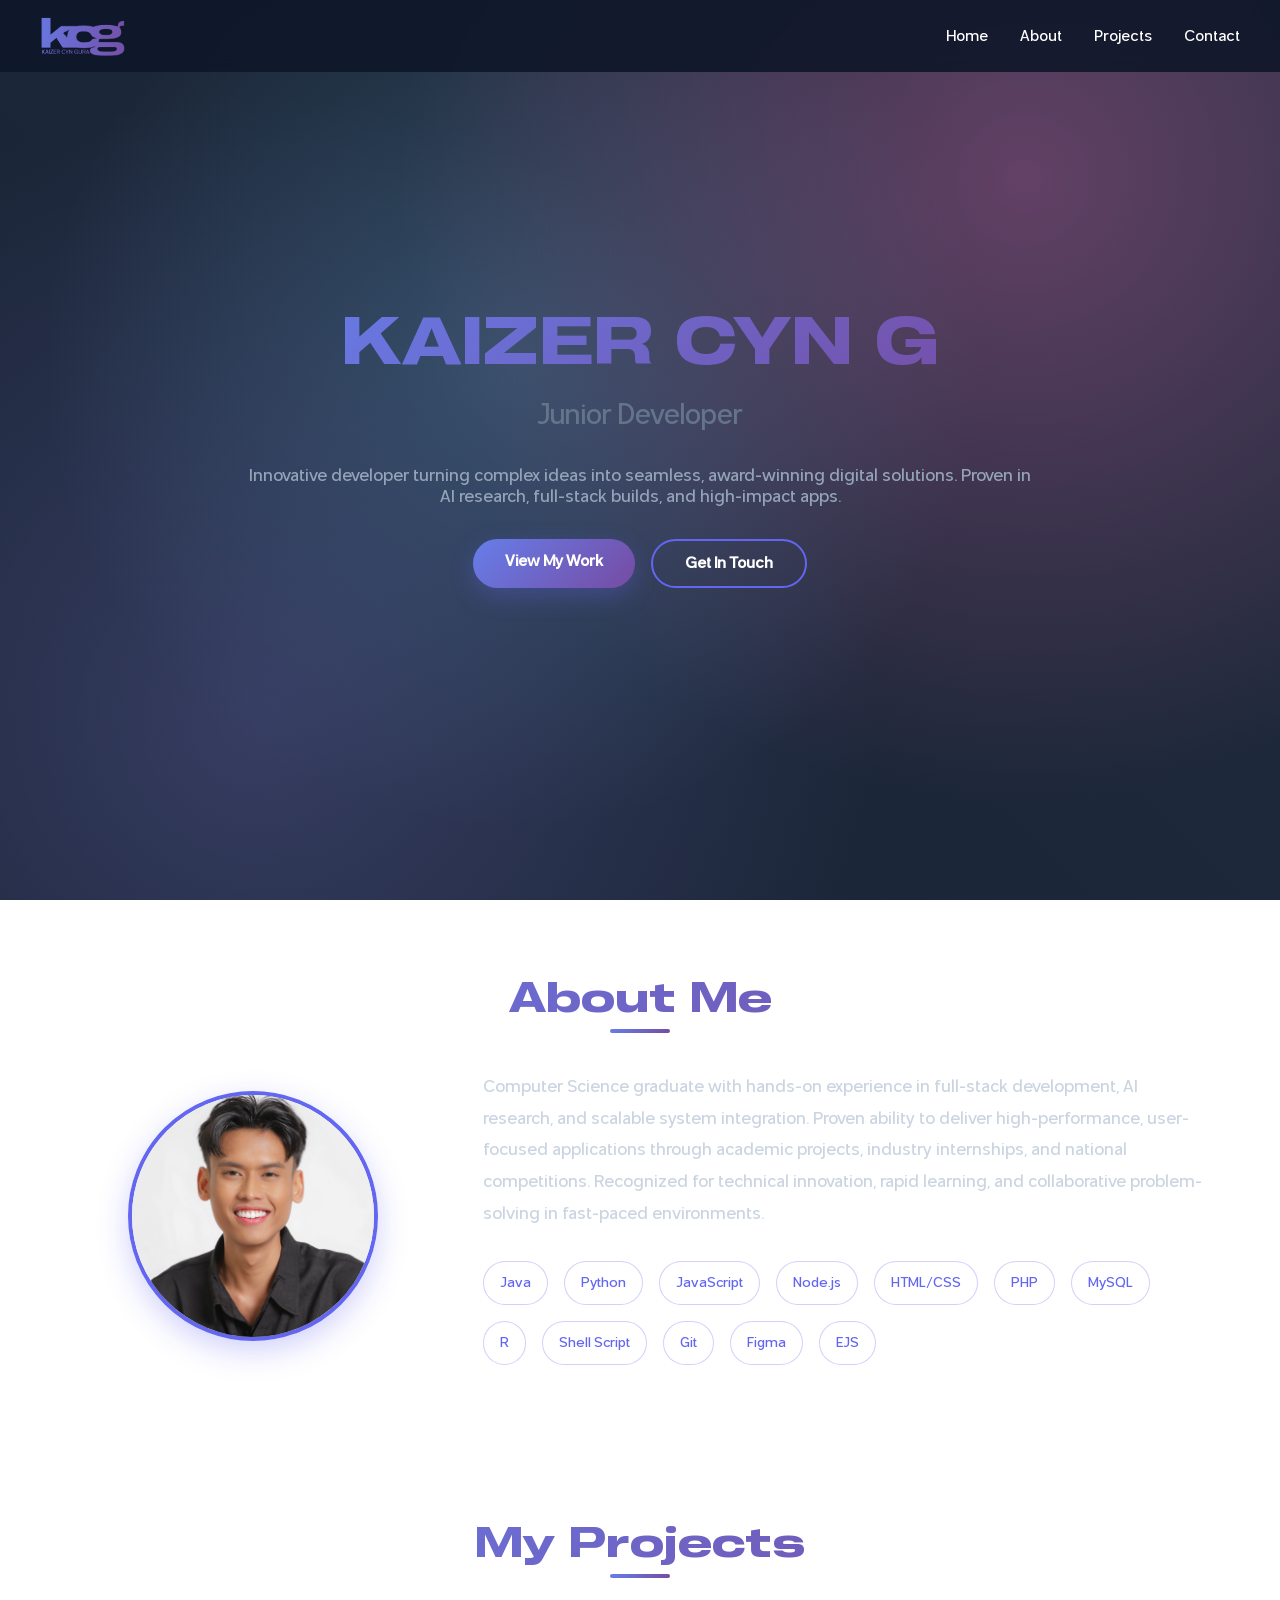
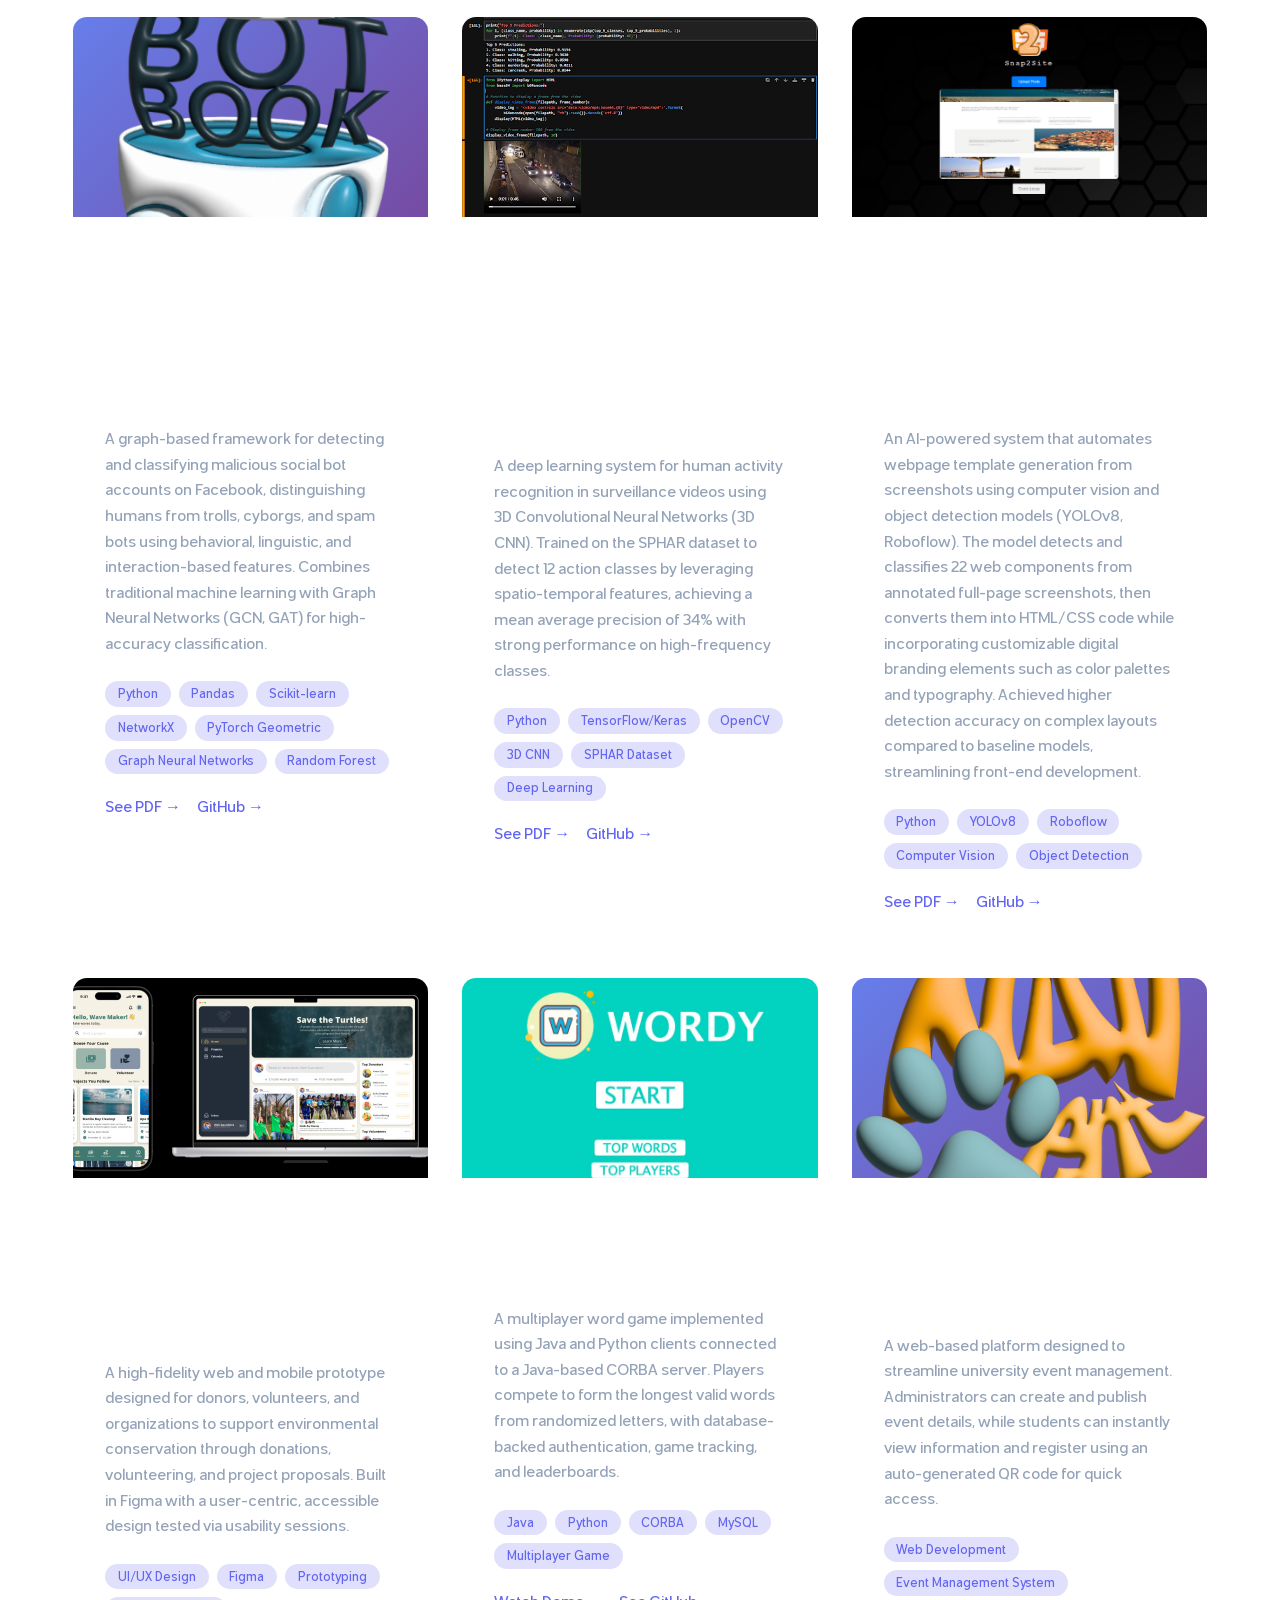
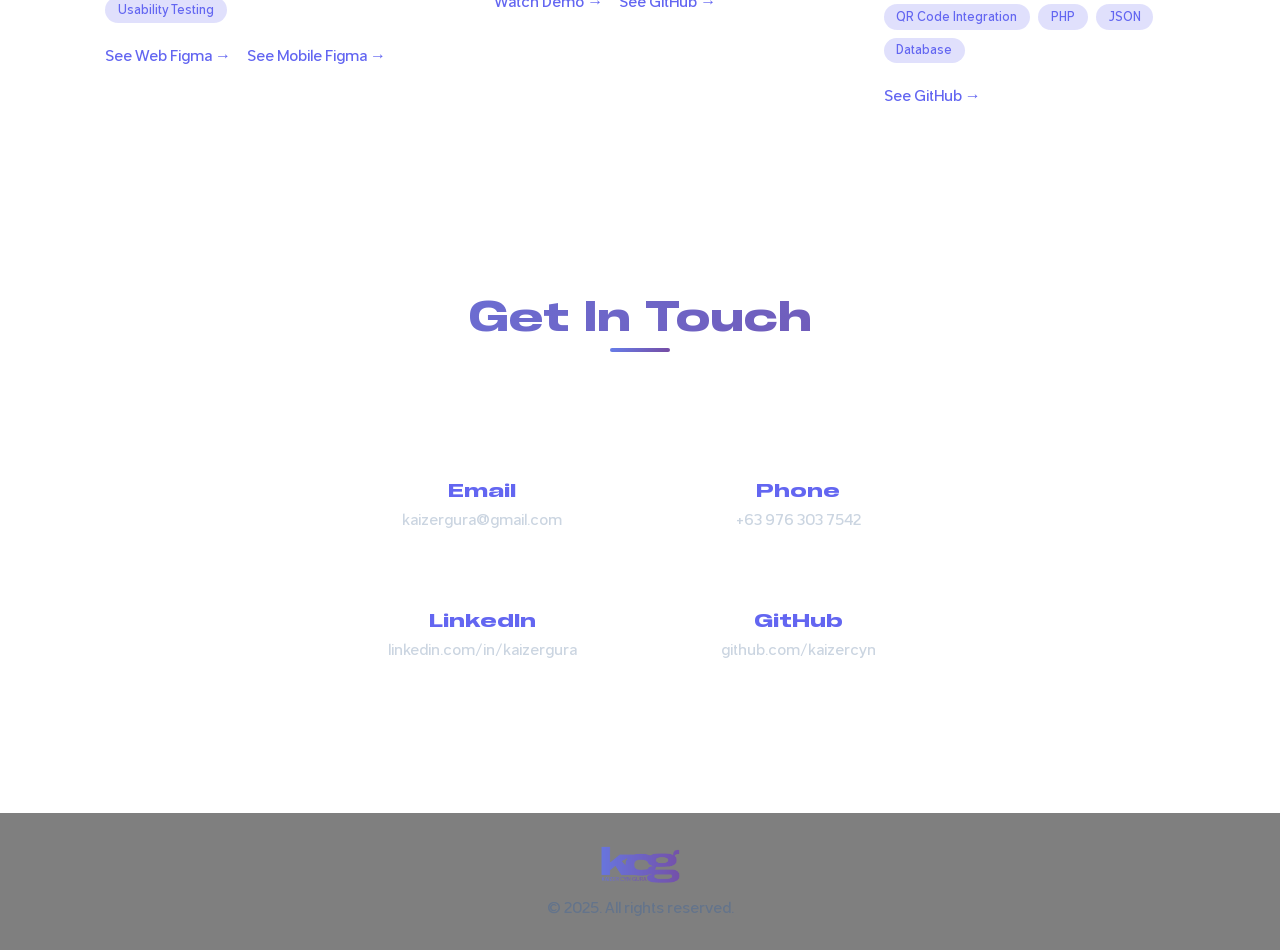
==== commit d2226f2e: "new tags for navent" ====
--- a/index.html
+++ b/index.html
@@ -211,7 +211,9 @@
                 <span class="tech-tag">Web Development</span>
                 <span class="tech-tag">Event Management System</span>
                 <span class="tech-tag">QR Code Integration</span>
-                <span class="tech-tag">Web Portal</span>
+                <span class="tech-tag">PHP</span>
+                <span class="tech-tag">JSON</span>
+                <span class="tech-tag">Database</span>
             </div>
             <div class="project-links">
                 <a href="https://github.com/kaizercyn/NavEnt" target="_blank">See GitHub →</a>
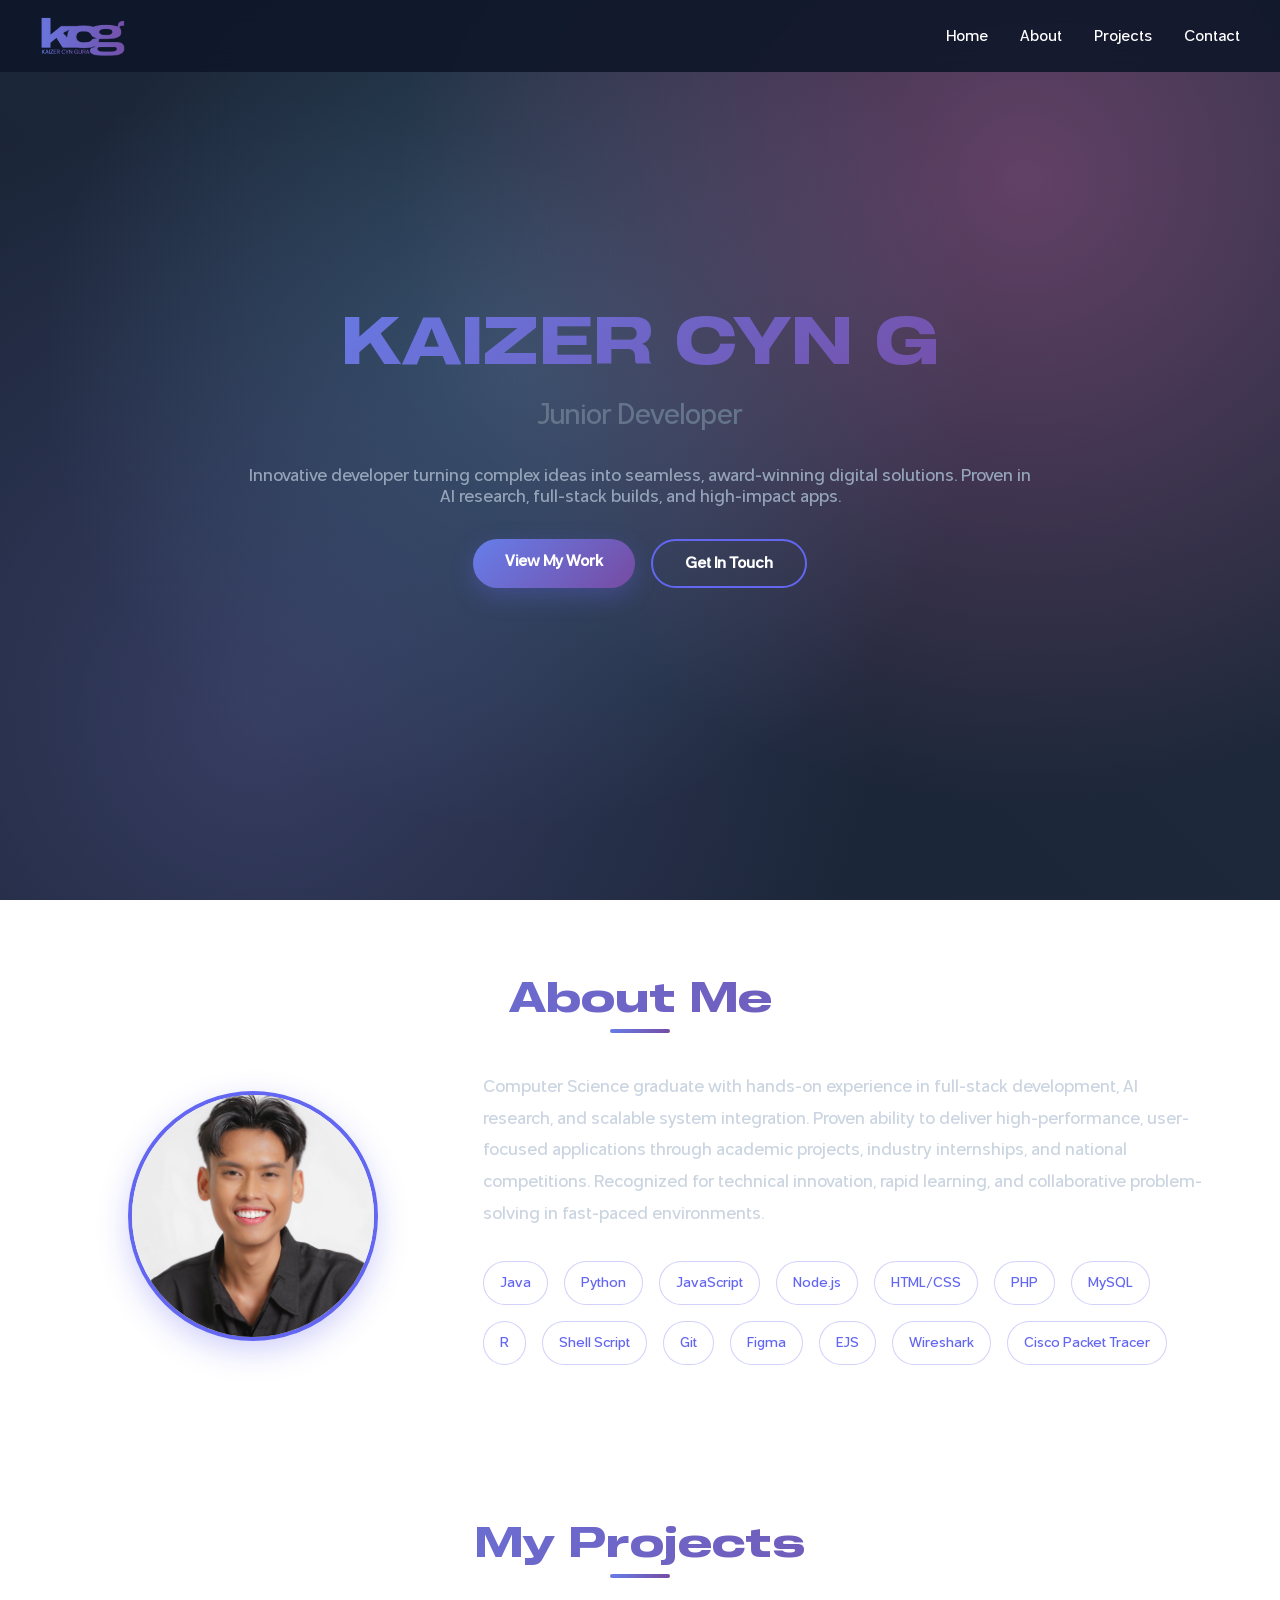
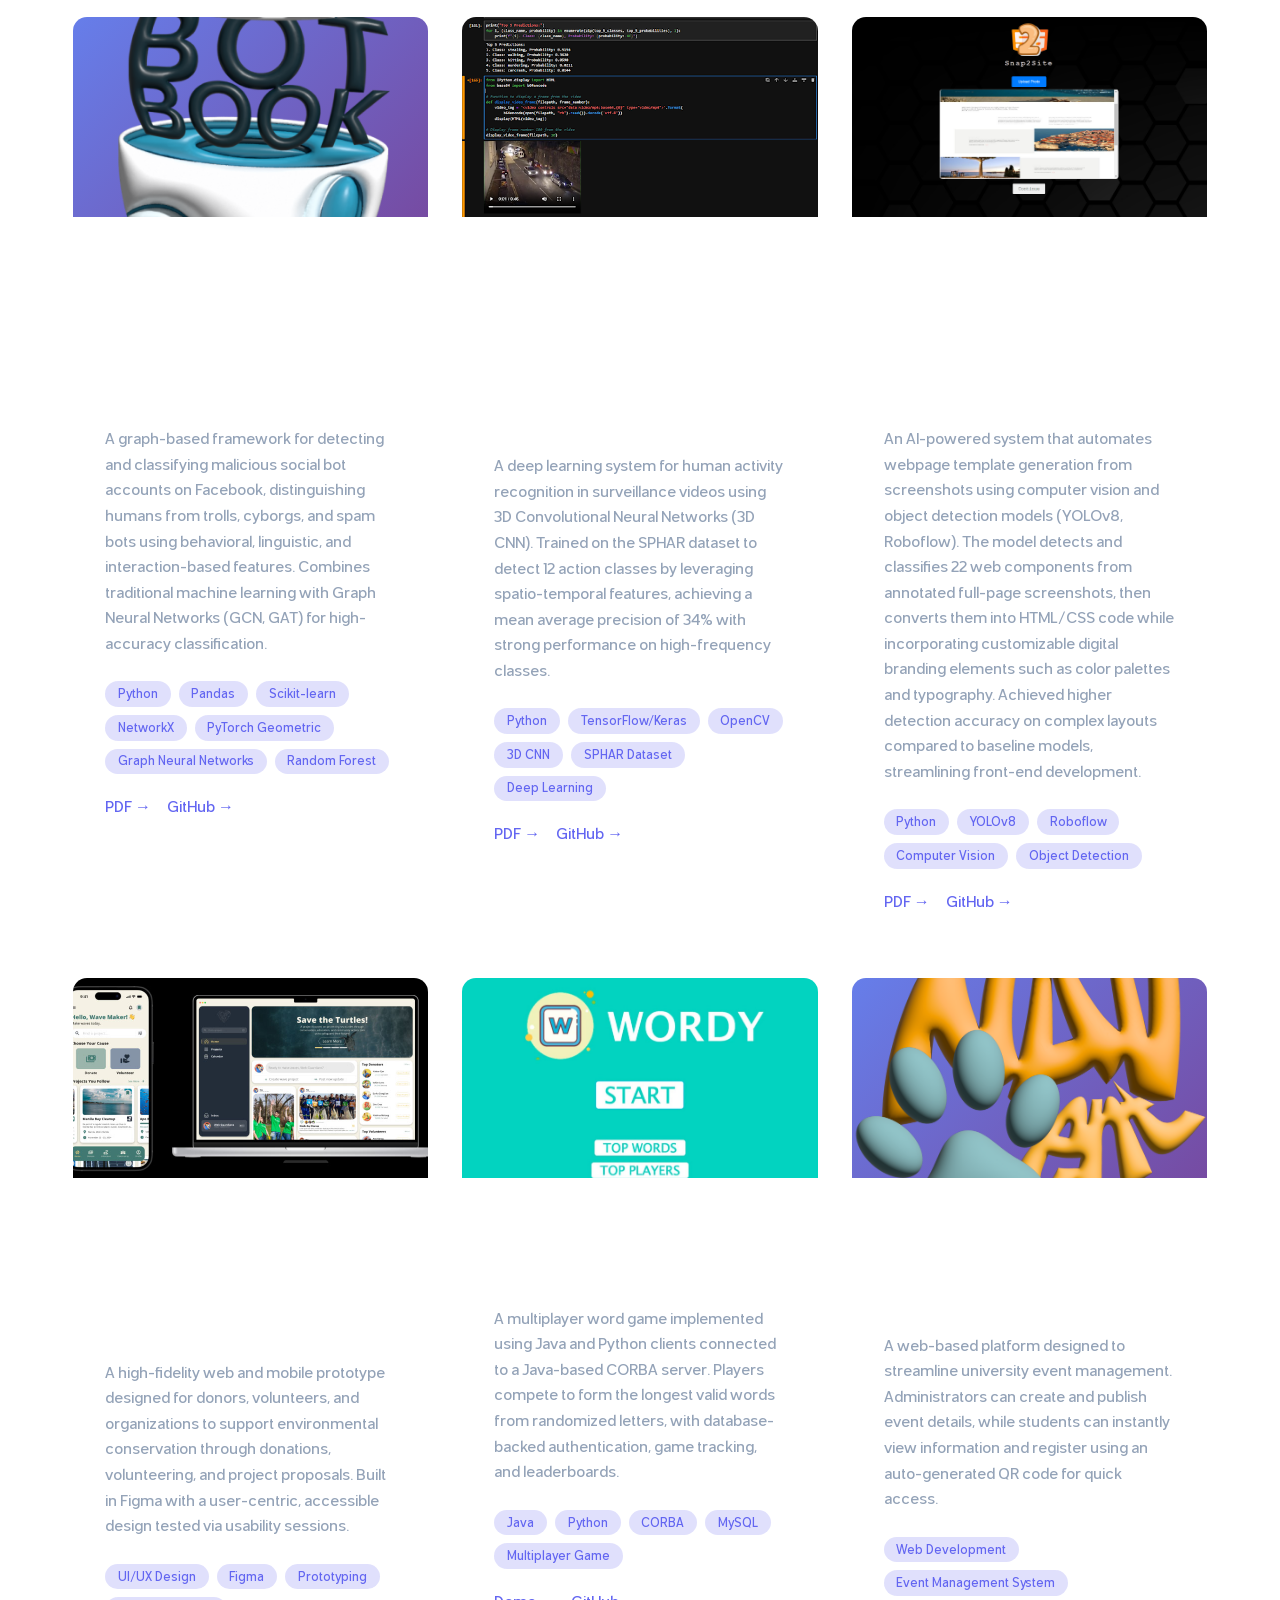
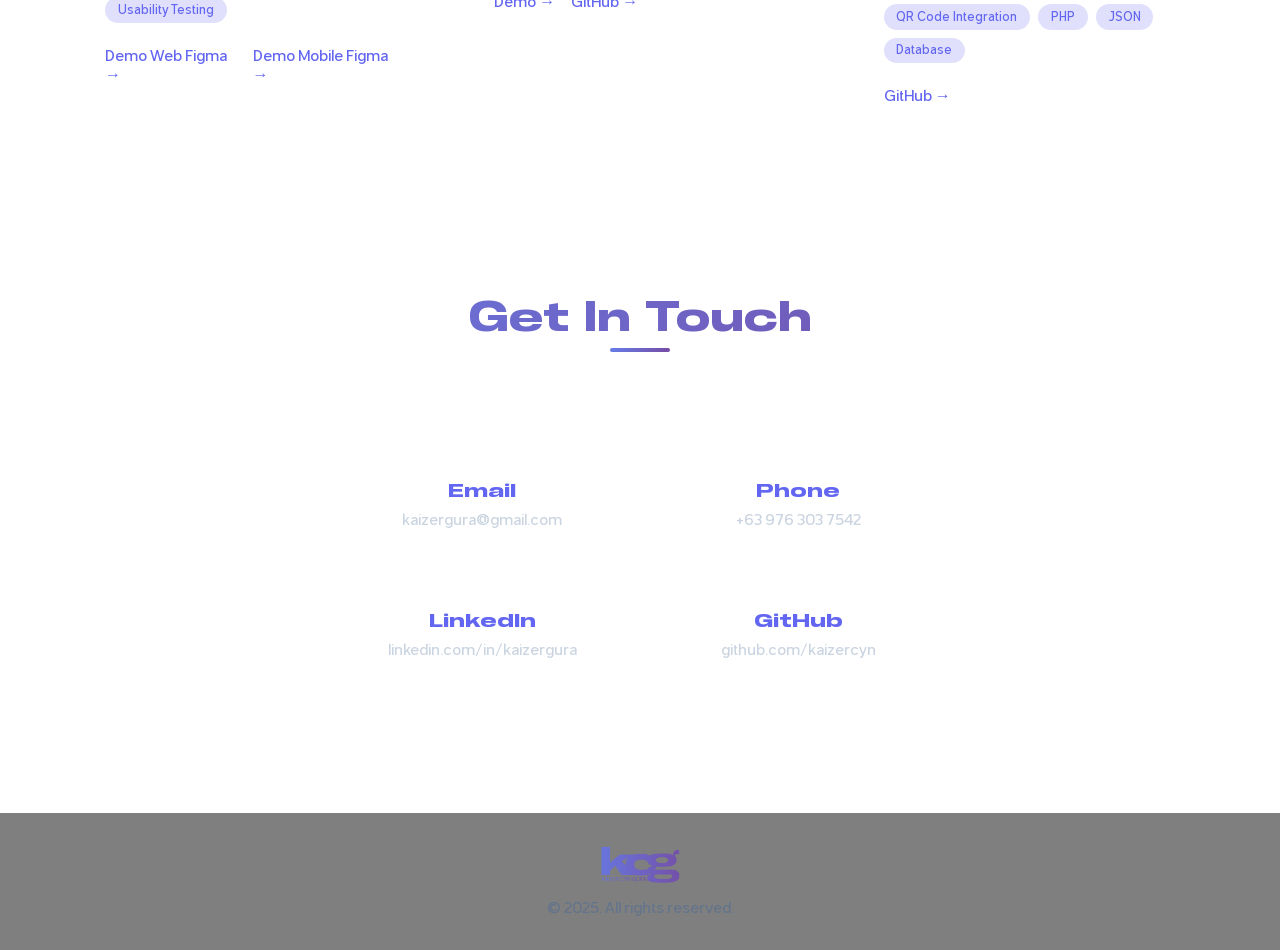
==== commit c8ac0f83: "refinement" ====
--- a/index.html
+++ b/index.html
@@ -64,6 +64,8 @@
                     <span class="skill-tag">Git</span>
                     <span class="skill-tag">Figma</span>
                     <span class="skill-tag">EJS</span>
+                    <span class="skill-tag">Wireshark</span>
+                    <span class="skill-tag">Cisco Packet Tracer</span>
                 </div>
             </div>
         </div>
@@ -94,7 +96,7 @@
                     <span class="tech-tag">Random Forest</span>
                 </div>
                     <div class="project-links">
-                        <a href="assets\papers\Botbook A Graph-Based Framework for Classification of Bot Accounts on Facebook.pdf" target="_blank">See PDF →</a>
+                        <a href="assets\papers\Botbook A Graph-Based Framework for Classification of Bot Accounts on Facebook.pdf" target="_blank">PDF →</a>
                         <a href="https://github.com/kaizercyn/Graph-Based-Framework-for-Classification-of-Bot-Accounts-on-Facebook" target="_blank">GitHub →</a>
                     </div>
                     </div>
@@ -121,7 +123,7 @@
                         <span class="tech-tag">Deep Learning</span>
                     </div>
                     <div class="project-links">
-                        <a href="assets\papers\Video-Based Activity Recognition in Surveillance Footage A Deep Learning Approach.pdf" target="_blank">See PDF →</a>
+                        <a href="assets\papers\Video-Based Activity Recognition in Surveillance Footage A Deep Learning Approach.pdf" target="_blank">PDF →</a>
                         <a href="https://github.com/kaizercyn/Video-Based-Activity-Recognition-in-Surveillance-Footage" target="_blank">GitHub →</a>
                     </div>
                     </div>
@@ -147,7 +149,7 @@
                         <span class="tech-tag">Object Detection</span>
                     </div>
                     <div class="project-links">
-                        <a href="assets\papers\Snap2Site Automated Web Page Template Generation with Integrated Digital Branding.pdf" target="_blank">See PDF →</a>
+                        <a href="assets\papers\Snap2Site Automated Web Page Template Generation with Integrated Digital Branding.pdf" target="_blank">PDF →</a>
                         <a href="https://github.com/kaizercyn/Snap2site" target="_blank">GitHub →</a>
                     </div>
                     </div>
@@ -169,8 +171,8 @@
                         <span class="tech-tag">Usability Testing</span>
                     </div>
                     <div class="project-links">
-                        <a href="https://www.figma.com/proto/8QoPAbsuNK9XMpjklsgQ97/OOZMA-KAPPA---Wireframing?node-id=0-1&t=mOrPZffAmb1Ju5VN-1" target="_blank">See Web Figma →</a>
-                        <a href="https://www.figma.com/proto/8QoPAbsuNK9XMpjklsgQ97/OOZMA-KAPPA---Wireframing?node-id=105-1478&t=mOrPZffAmb1Ju5VN-1" target="_blank">See Mobile Figma →</a>
+                        <a href="https://www.figma.com/proto/8QoPAbsuNK9XMpjklsgQ97/OOZMA-KAPPA---Wireframing?node-id=0-1&t=mOrPZffAmb1Ju5VN-1" target="_blank">Demo Web Figma →</a>
+                        <a href="https://www.figma.com/proto/8QoPAbsuNK9XMpjklsgQ97/OOZMA-KAPPA---Wireframing?node-id=105-1478&t=mOrPZffAmb1Ju5VN-1" target="_blank">Demo Mobile Figma →</a>
                     </div>
                     </div>
                 </div>
@@ -192,8 +194,8 @@
                 <span class="tech-tag">Multiplayer Game</span>
             </div>
             <div class="project-links">
-                <a href="assets\vids\wordy-demo.mp4" target="_blank">Watch Demo →</a>
-                <a href="https://github.com/kaizercyn/Wordy" target="_blank">See GitHub →</a>
+                <a href="assets\vids\wordy-demo.mp4" target="_blank">Demo →</a>
+                <a href="https://github.com/kaizercyn/Wordy" target="_blank">GitHub →</a>
             </div>
                     </div>
         </div>
@@ -216,7 +218,7 @@
                 <span class="tech-tag">Database</span>
             </div>
             <div class="project-links">
-                <a href="https://github.com/kaizercyn/NavEnt" target="_blank">See GitHub →</a>
+                <a href="https://github.com/kaizercyn/NavEnt" target="_blank">GitHub →</a>
             </div>
             </div>
         </div>
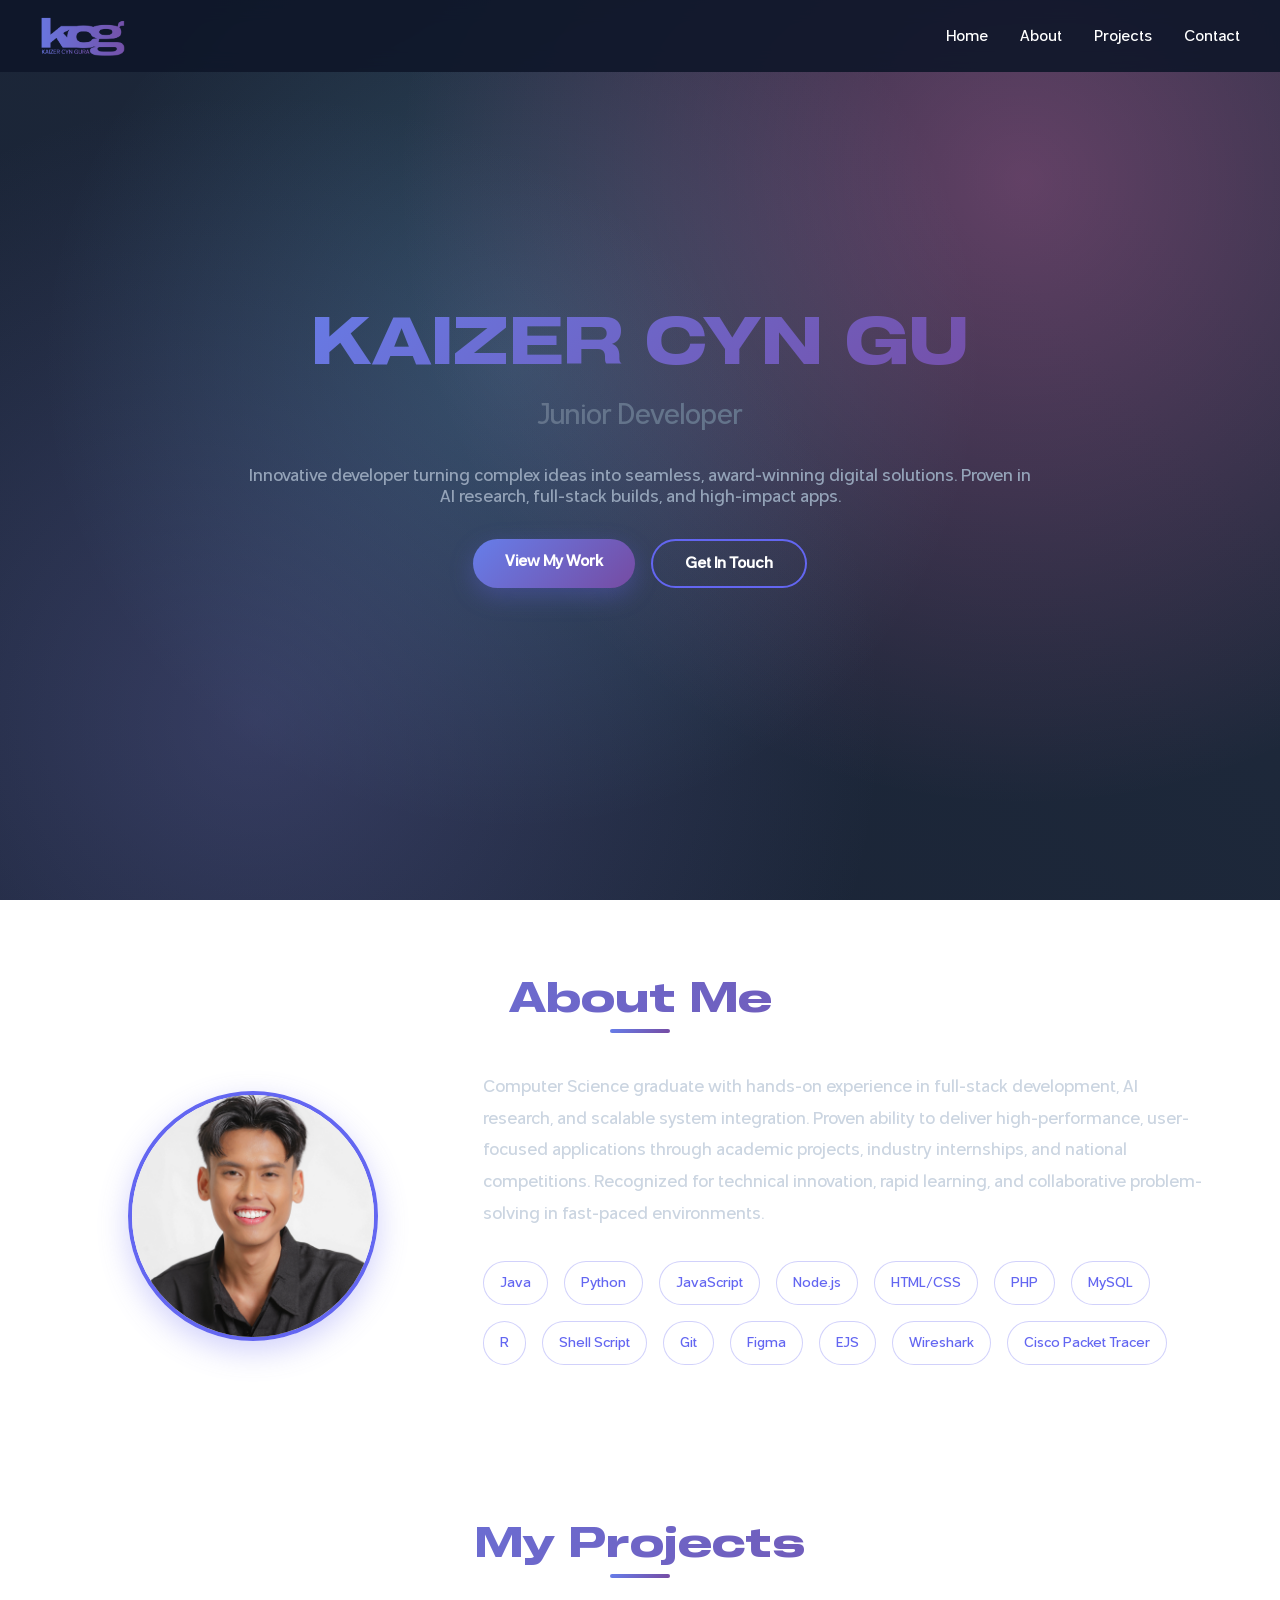
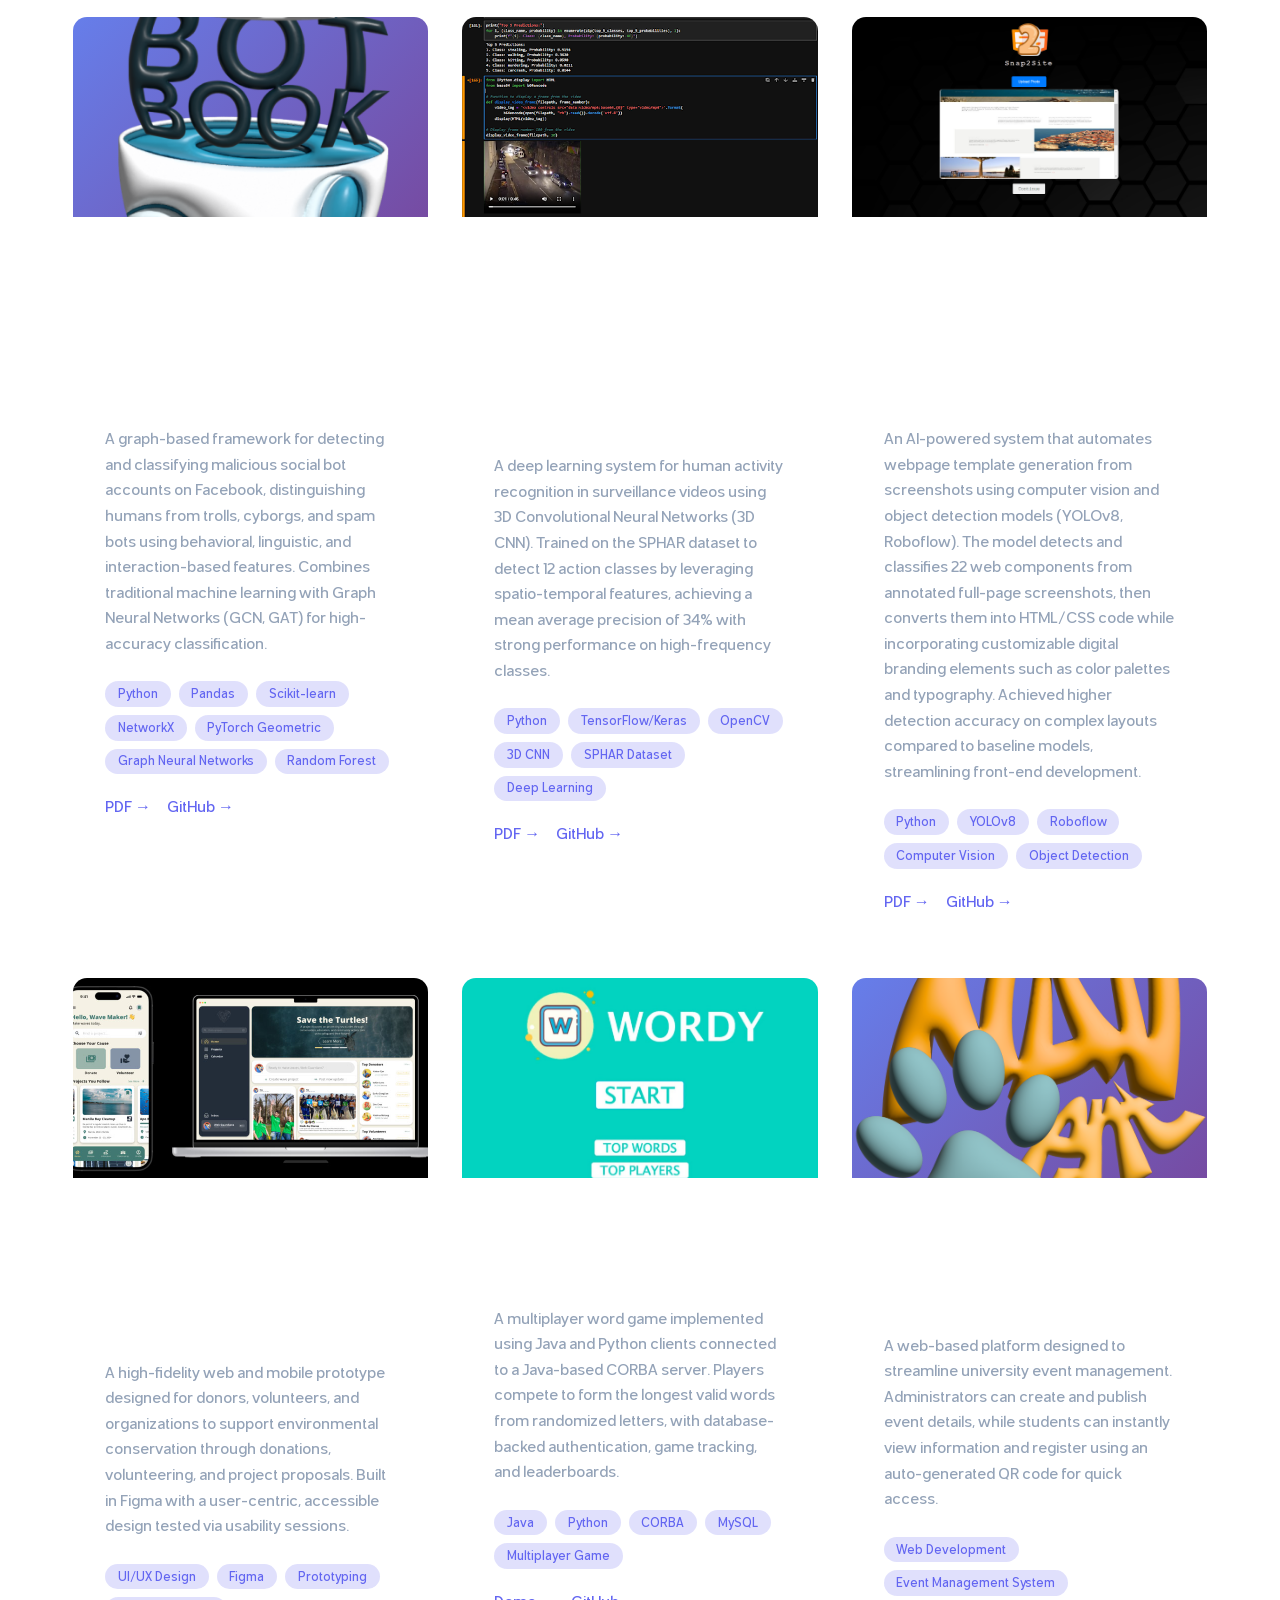
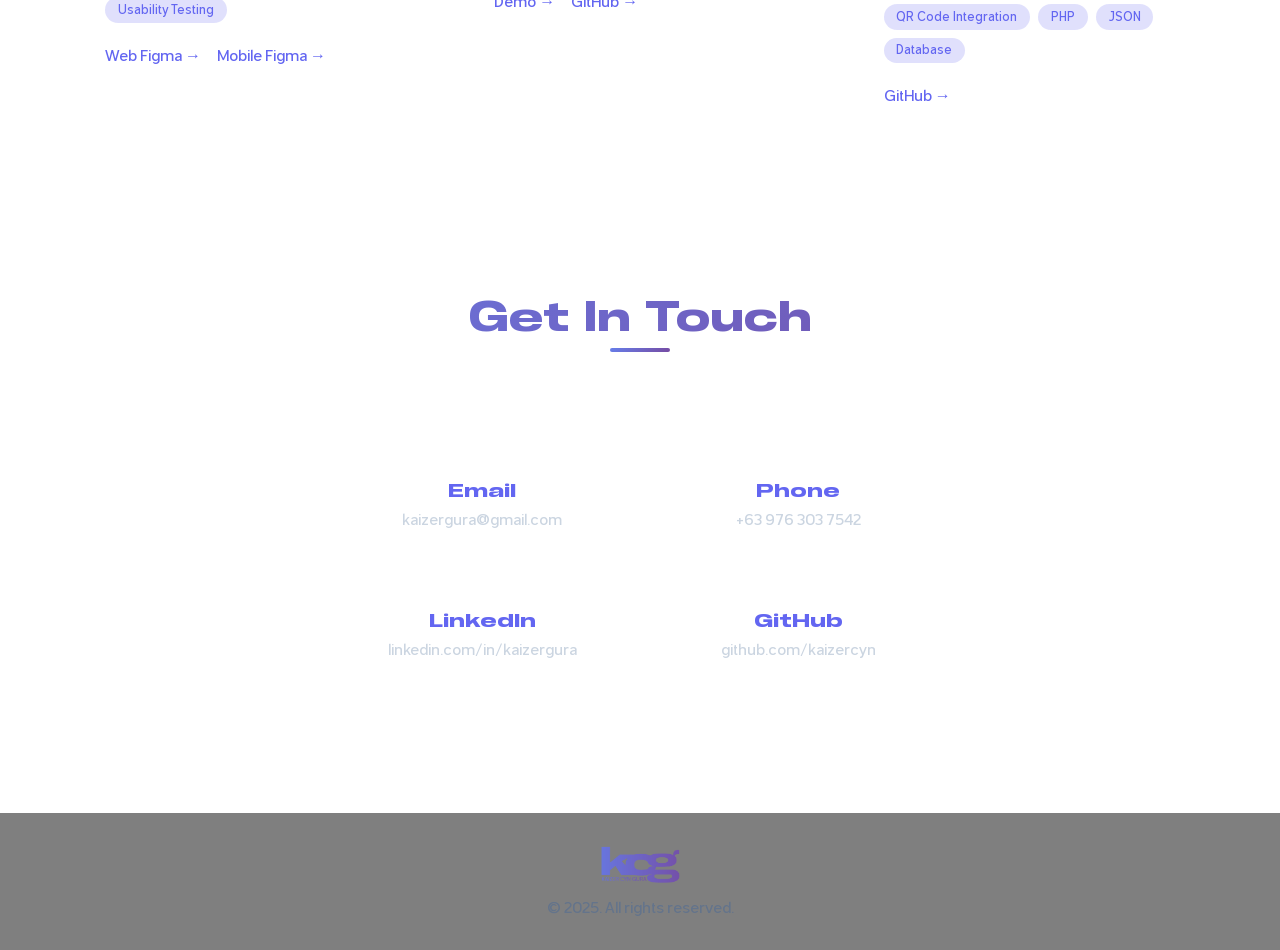
==== commit 303a7887: "refinement2" ====
--- a/index.html
+++ b/index.html
@@ -171,8 +171,8 @@
                         <span class="tech-tag">Usability Testing</span>
                     </div>
                     <div class="project-links">
-                        <a href="https://www.figma.com/proto/8QoPAbsuNK9XMpjklsgQ97/OOZMA-KAPPA---Wireframing?node-id=0-1&t=mOrPZffAmb1Ju5VN-1" target="_blank">Demo Web Figma →</a>
-                        <a href="https://www.figma.com/proto/8QoPAbsuNK9XMpjklsgQ97/OOZMA-KAPPA---Wireframing?node-id=105-1478&t=mOrPZffAmb1Ju5VN-1" target="_blank">Demo Mobile Figma →</a>
+                        <a href="https://www.figma.com/proto/8QoPAbsuNK9XMpjklsgQ97/OOZMA-KAPPA---Wireframing?node-id=0-1&t=mOrPZffAmb1Ju5VN-1" target="_blank">Web Figma →</a>
+                        <a href="https://www.figma.com/proto/8QoPAbsuNK9XMpjklsgQ97/OOZMA-KAPPA---Wireframing?node-id=105-1478&t=mOrPZffAmb1Ju5VN-1" target="_blank">Mobile Figma →</a>
                     </div>
                     </div>
                 </div>
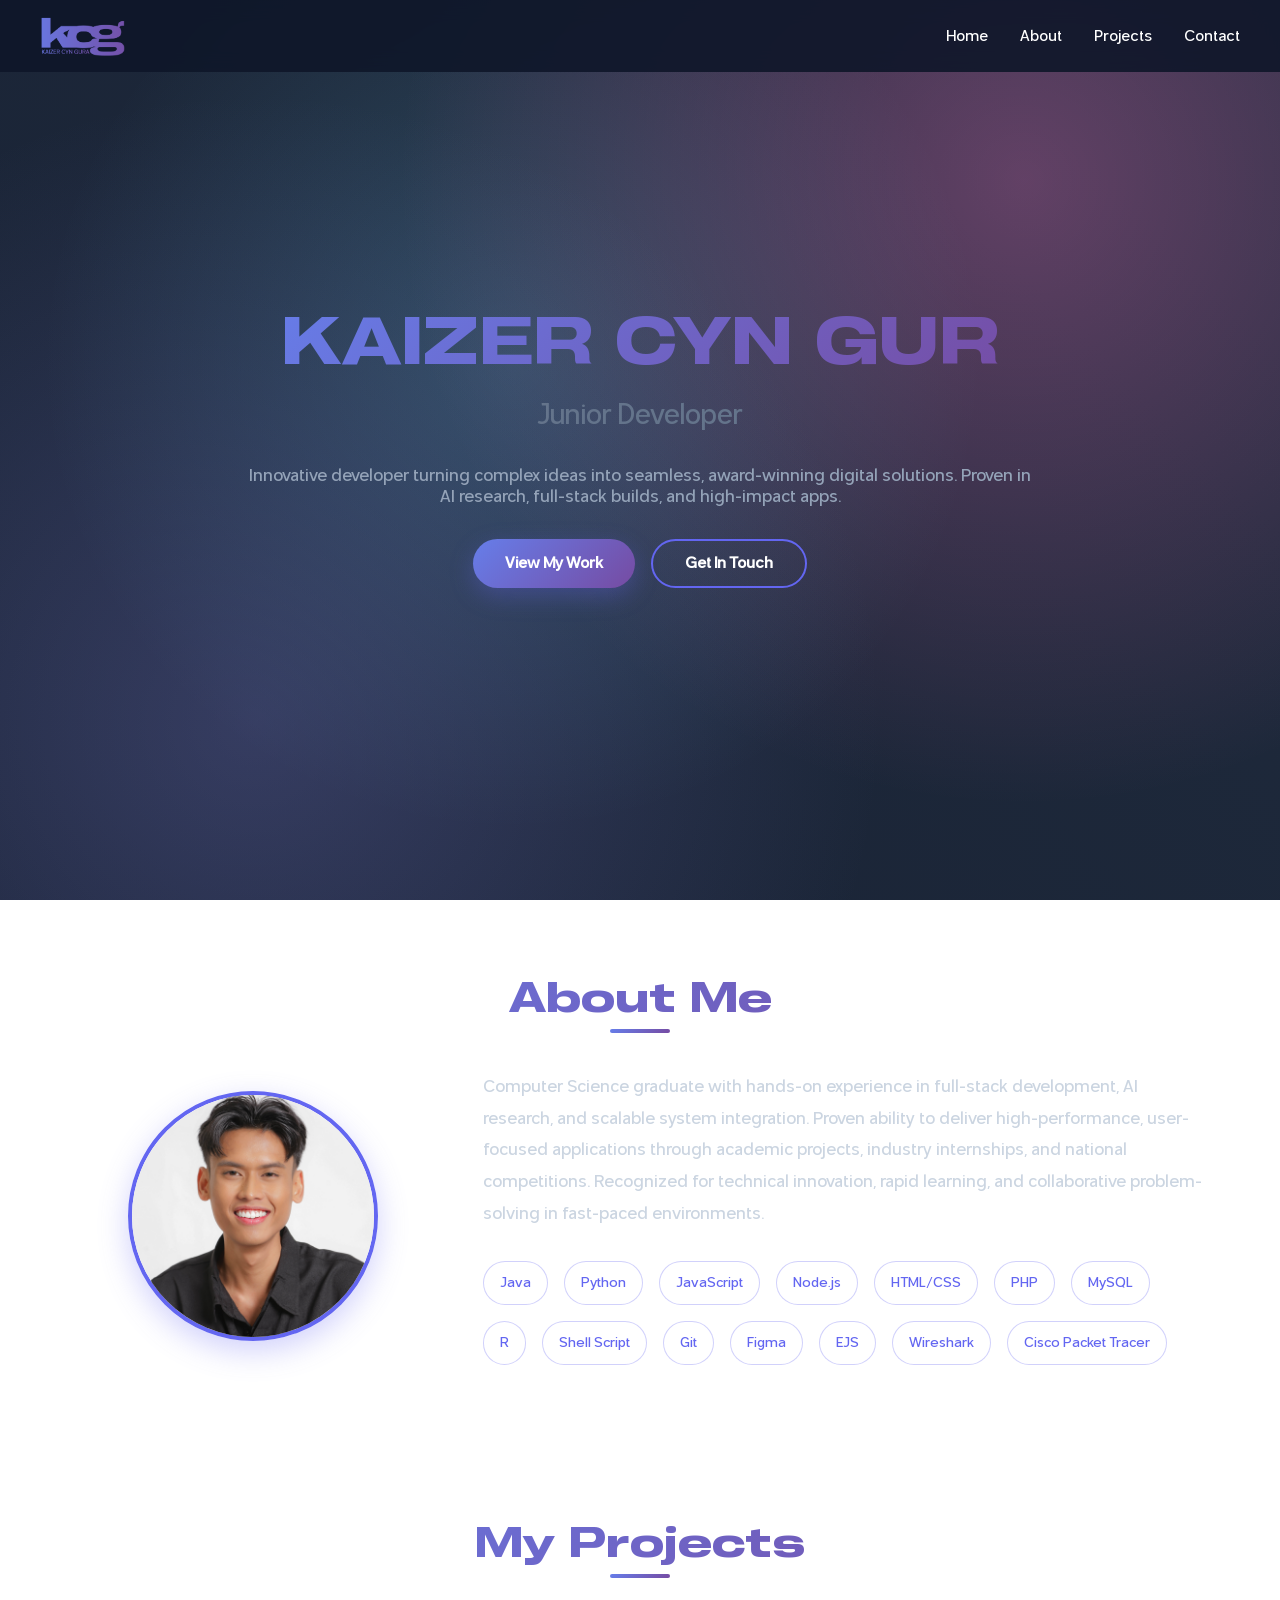
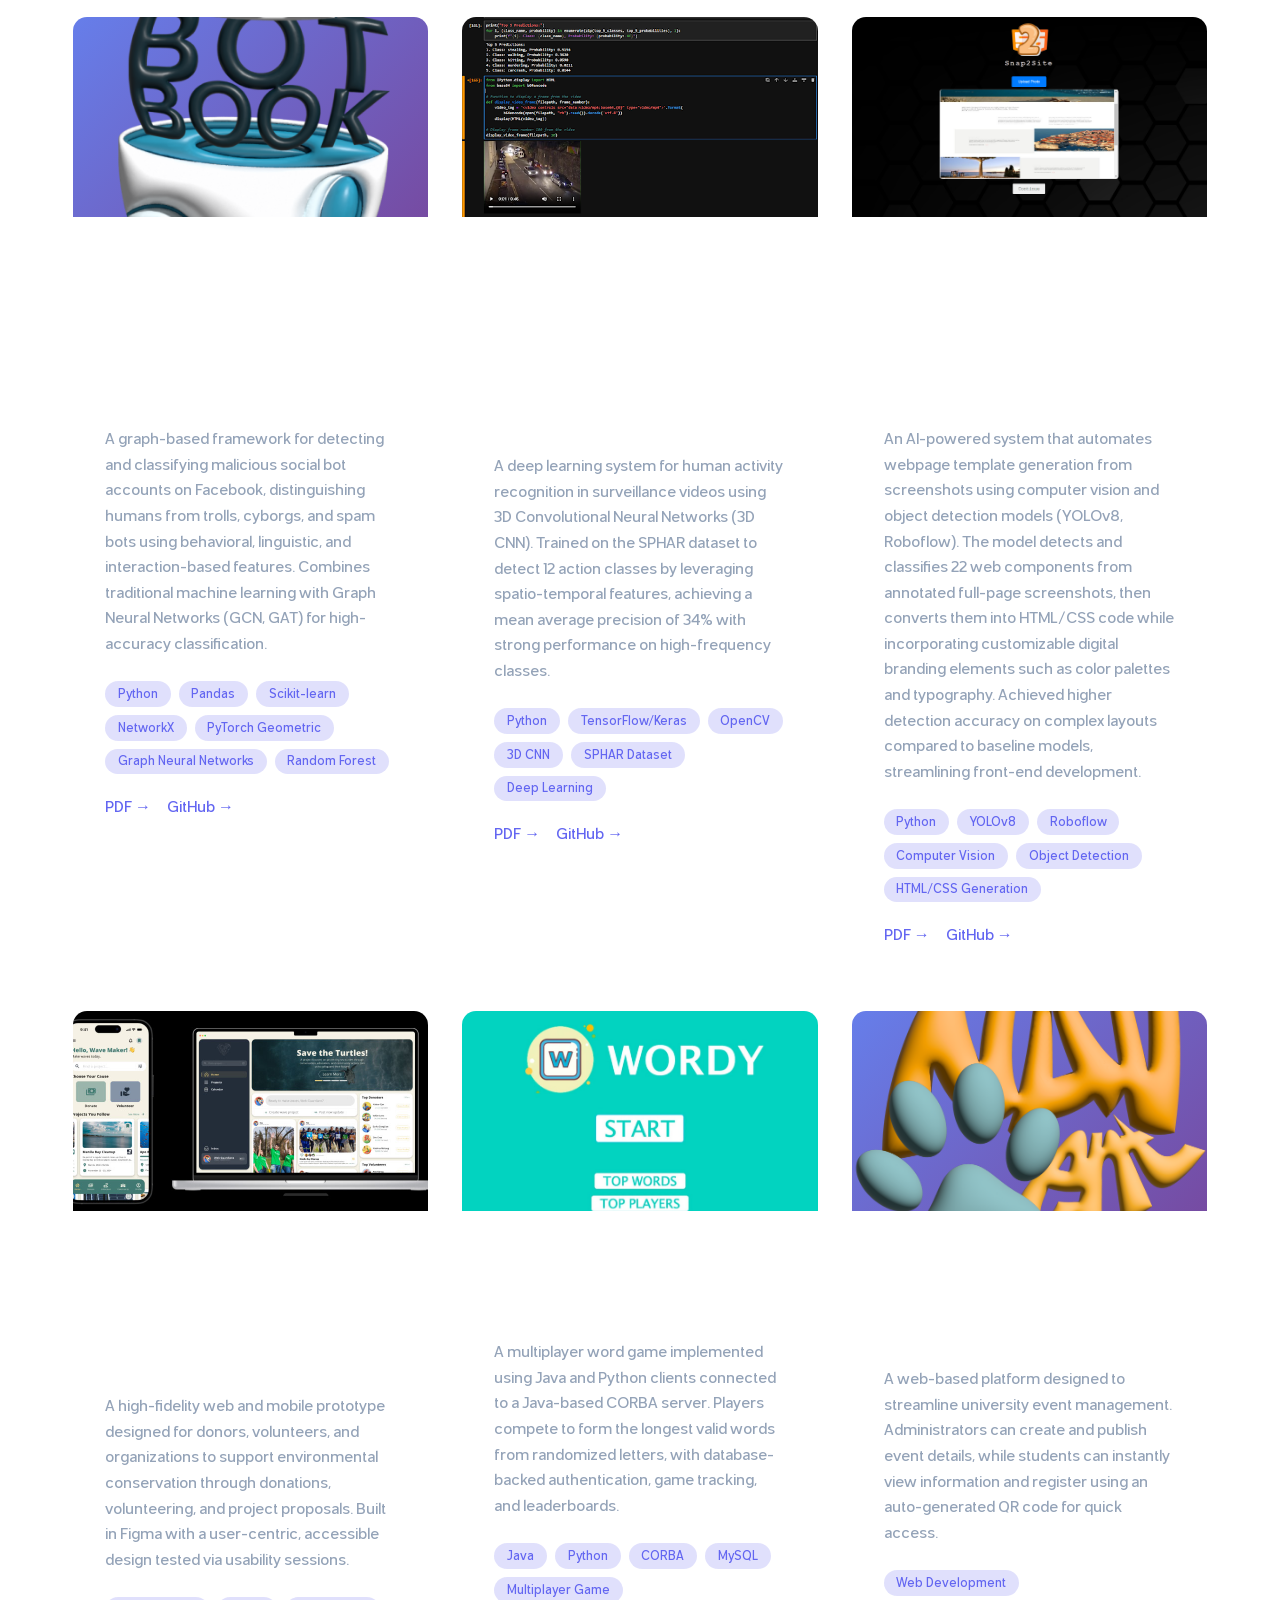
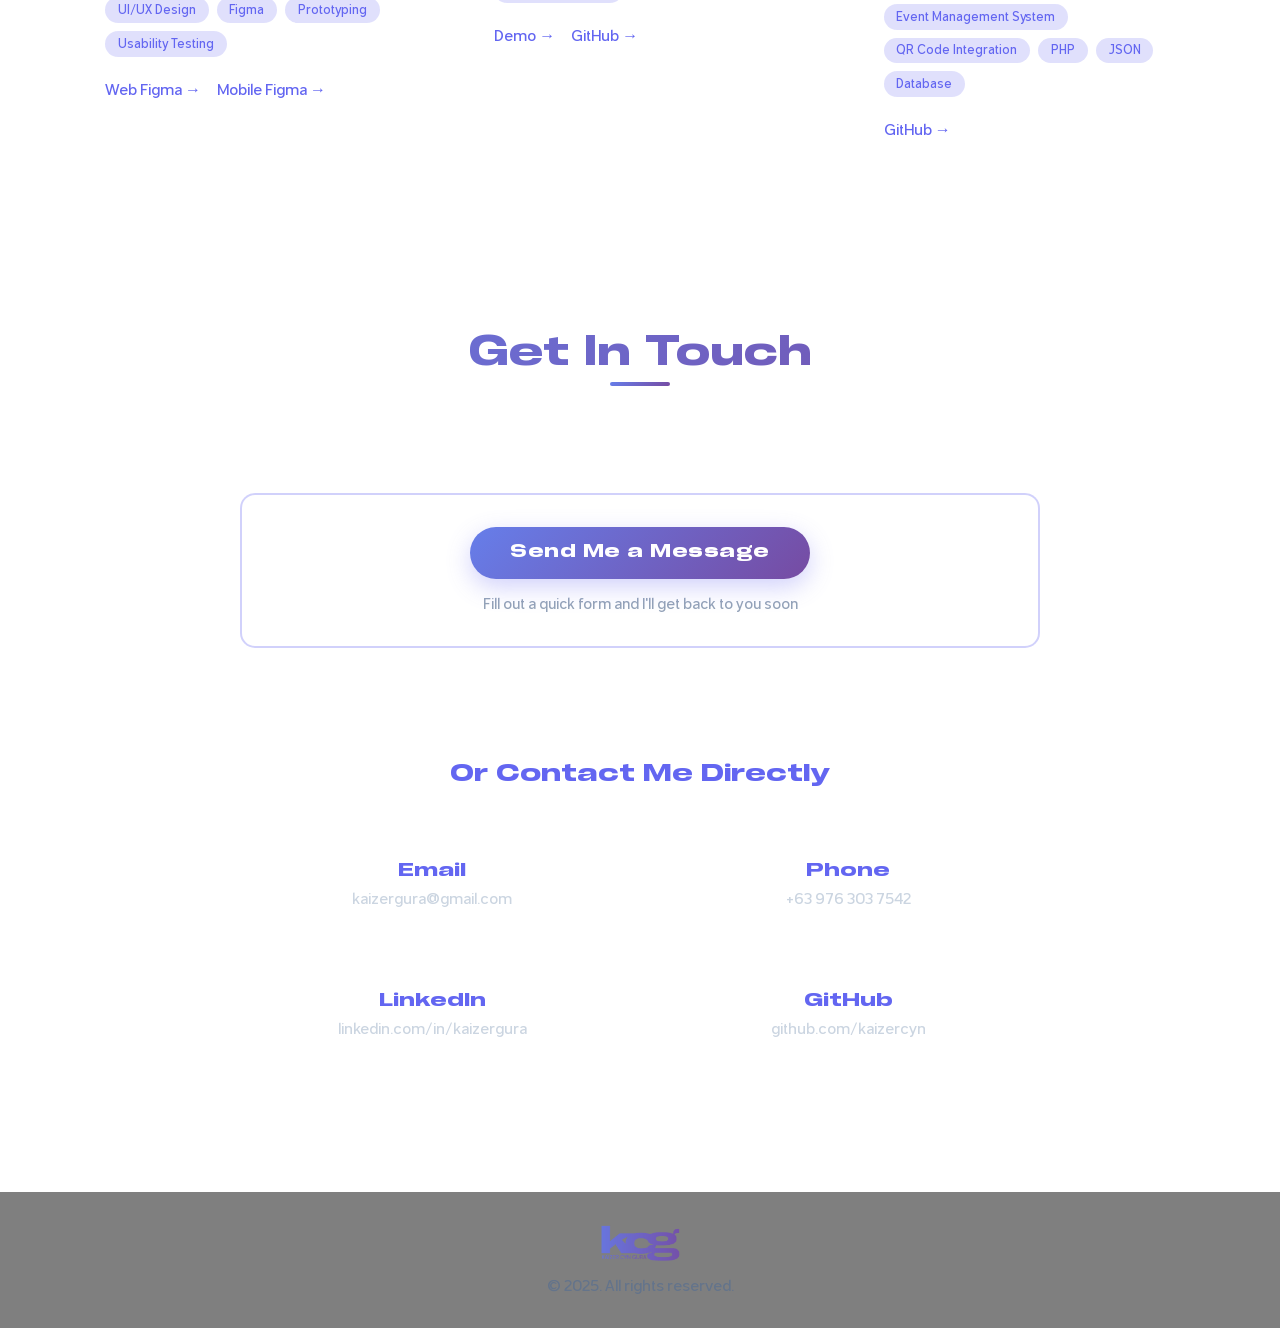
==== commit 92dc1d6f: "form: use formspree" ====
--- a/index.html
+++ b/index.html
@@ -147,10 +147,11 @@
                         <span class="tech-tag">Roboflow</span>
                         <span class="tech-tag">Computer Vision</span>
                         <span class="tech-tag">Object Detection</span>
+                        <span class="tech-tag">HTML/CSS Generation</span>
                     </div>
                     <div class="project-links">
                         <a href="assets\papers\Snap2Site Automated Web Page Template Generation with Integrated Digital Branding.pdf" target="_blank">PDF →</a>
-                        <a href="https://github.com/kaizercyn/Snap2site" target="_blank">GitHub →</a>
+                        <a href="https://github.com/kaizercyn/Snap2Site" target="_blank">GitHub →</a>
                     </div>
                     </div>
                 </div>
@@ -229,31 +230,96 @@
         <h2>Get In Touch</h2>
         <div class="contact-content">
             <p>I'm always interested in new opportunities and collaborations. Let's connect!</p>
-            <div class="contact-info">
-                <div class="contact-item">
-                    <h3>Email</h3>
-                    <a href="mailto:kaizergura@gmail.com">kaizergura@gmail.com</a>
-                </div>
-                <div class="contact-item">
-                    <h3>Phone</h3>
-                    <a href="tel:+639763037542">+63 976 303 7542</a>
-                </div>
-                <div class="contact-item">
-                    <h3>LinkedIn</h3>
-                    <a href="https://linkedin.com/in/kaizergura" target="_blank">linkedin.com/in/kaizergura</a>
-                </div>
-                <div class="contact-item">
-                    <h3>GitHub</h3>
-                    <a href="https://github.com/kaizercyn" target="_blank">github.com/kaizercyn</a>
+            
+            <div class="message-form-container">
+                <button class="btn btn-primary btn-large" id="openFormBtn">
+                    Send Me a Message
+                </button>
+                <p class="form-description">Fill out a quick form and I'll get back to you soon</p>
+            </div>
+
+            <div class="direct-contact-section">
+                <h3 class="section-subtitle">Or Contact Me Directly</h3>
+                <div class="contact-info">
+                    <div class="contact-item">
+                        <h3>Email</h3>
+                        <a href="mailto:kaizergura@gmail.com">kaizergura@gmail.com</a>
+                    </div>
+                    <div class="contact-item">
+                        <h3>Phone</h3>
+                        <a href="tel:+639763037542">+63 976 303 7542</a>
+                    </div>
+                    <div class="contact-item">
+                        <h3>LinkedIn</h3>
+                        <a href="https://linkedin.com/in/kaizergura" target="_blank">linkedin.com/in/kaizergura</a>
+                    </div>
+                    <div class="contact-item">
+                        <h3>GitHub</h3>
+                        <a href="https://github.com/kaizercyn" target="_blank">github.com/kaizercyn</a>
+                    </div>
                 </div>
             </div>
         </div>
     </section>
 
-<footer>
-    <img src="assets\imgs\kcg-logo.png" alt="KCG Logo" class="footer-logo">
-    <p>&copy; 2025. All rights reserved.</p>
-</footer>
+    <footer>
+        <img src="assets\imgs\kcg-logo.png" alt="KCG Logo" class="footer-logo">
+        <p>&copy; 2025. All rights reserved.</p>
+    </footer>
+
+    <div id="contactModal" class="modal">
+        <div class="modal-content">
+            <div class="modal-header">
+                <h3>Send Me a Message</h3>
+                <button class="close-btn" id="closeModal">&times;</button>
+            </div>
+            <form id="contactForm" action="https://formspree.io/f/mwvbebye" method="POST">
+                <div class="form-group">
+                    <label for="senderName">Your Name *</label>
+                    <input type="text" id="senderName" name="name" required>
+                </div>
+                <div class="form-group">
+                    <label for="senderEmail">Your Email *</label>
+                    <input type="email" id="senderEmail" name="email" required>
+                </div>
+                <div class="form-group">
+                    <label for="company">Company/Organization</label>
+                    <input type="text" id="company" name="company">
+                </div>
+                <div class="form-group">
+                    <label for="subject">Subject *</label>
+                    <input type="text" id="subject" name="subject" required>
+                </div>
+                <div class="form-group">
+                    <label for="message">Message *</label>
+                    <textarea id="message" name="message" rows="6" required></textarea>
+                </div>
+                
+                <div id="successMessage" class="form-message success-message" style="display: none;">
+                    Thank you! Your message has been sent successfully.
+                </div>
+                <div id="errorMessage" class="form-message error-message" style="display: none;">
+                    Oops! Something went wrong. Please try again.
+                </div>
+
+                <div class="form-buttons">
+                    <button type="button" class="btn btn-outline" id="backBtn">Back</button>
+                    <button type="submit" class="btn btn-primary" id="submitBtn">Send Message</button>
+                </div>
+            </form>
+        </div>
+    </div>
+
+    <div id="confirmModal" class="modal confirm-modal">
+        <div class="modal-content confirm-content">
+            <h3>Unsaved Changes</h3>
+            <p>You have unsaved changes. Are you sure you want to leave?</p>
+            <div class="form-buttons">
+                <button class="btn btn-outline" id="cancelLeave">Cancel</button>
+                <button class="btn btn-primary" id="confirmLeave">Leave</button>
+            </div>
+        </div>
+    </div>
 
     <script src="script.js"></script>
 </body>
--- a/styles.css
+++ b/styles.css
@@ -197,6 +197,10 @@
     cursor: pointer;
     position: relative;
     overflow: hidden;
+    display: inline-flex;
+    align-items: center;
+    justify-content: center;
+    gap: 0.5rem;
 }
 
 .btn-primary {
@@ -220,6 +224,15 @@
     background: var(--primary);
     transform: translateY(-3px);
     box-shadow: 0 10px 25px rgba(102, 102, 241, 0.3);
+}
+
+.btn-large {
+    padding: 1rem 2.5rem;
+    font-size: 1.1rem;
+}
+
+.btn-icon {
+    font-size: 1.2rem;
 }
 
 /* Section Styles */
@@ -433,17 +446,54 @@
 /* Contact Section */
 .contact-content {
     text-align: center;
-    max-width: 600px;
+    max-width: 800px;
     margin: 0 auto;
 }
 
-#contact .contact-content p {
-    color: white;
+#contact .contact-content > p {
+    color: white;
+    font-size: 1.1rem;
+    margin-bottom: 3rem;
+}
+
+/* Message Form Container */
+.message-form-container {
+    margin: 3rem 0;
+    padding: 2rem;
+    background: var(--card-bg);
+    border: 2px solid rgba(102, 102, 241, 0.3);
+    border-radius: 15px;
+    transition: all 0.3s ease;
+}
+
+.message-form-container:hover {
+    border-color: var(--primary);
+    box-shadow: 0 10px 30px rgba(102, 102, 241, 0.2);
+}
+
+.form-description {
+    color: #94a3b8;
+    margin-top: 1rem;
+    font-size: 0.95rem;
+}
+
+/* Direct Contact Section */
+.direct-contact-section {
+    margin-top: 4rem;
+    padding-top: 3rem;
+    border-top: 1px solid rgba(255, 255, 255, 0.1);
+}
+
+.section-subtitle {
+    color: var(--primary);
+    font-size: 1.5rem;
+    margin-bottom: 2rem;
+    text-align: center;
 }
 
 .contact-info {
     display: grid;
-    grid-template-columns: repeat(auto-fit, minmax(200px, 1fr));
+    grid-template-columns: repeat(2, 1fr);
     gap: 2rem;
     margin: 3rem 0;
 }
@@ -454,6 +504,7 @@
     padding: 1.5rem;
     border-radius: 10px;
     transition: all 0.3s ease;
+    text-align: center;
 }
 
 .contact-item:hover {
@@ -525,6 +576,185 @@
     }
 }
 
+/* Modal Styles */
+.modal {
+    display: none;
+    position: fixed;
+    z-index: 2000;
+    left: 0;
+    top: 0;
+    width: 100%;
+    height: 100%;
+    background-color: rgba(0, 0, 0, 0.8);
+    backdrop-filter: blur(5px);
+    animation: fadeIn 0.3s ease;
+}
+
+.modal.show {
+    display: flex;
+    align-items: center;
+    justify-content: center;
+}
+
+.modal-content {
+    background: var(--card-bg);
+    border: 1px solid rgba(255, 255, 255, 0.1);
+    border-radius: 15px;
+    padding: 2rem;
+    width: 90%;
+    max-width: 600px;
+    max-height: 90vh;
+    overflow-y: auto;
+    position: relative;
+    animation: slideUp 0.3s ease;
+    box-shadow: 0 20px 60px rgba(0, 0, 0, 0.5);
+}
+
+.modal-header {
+    display: flex;
+    justify-content: space-between;
+    align-items: center;
+    margin-bottom: 1.5rem;
+}
+
+.modal-header h3 {
+    color: white;
+    font-size: 1.8rem;
+    margin: 0;
+}
+
+.close-btn {
+    background: transparent;
+    border: none;
+    color: #94a3b8;
+    font-size: 2rem;
+    cursor: pointer;
+    transition: all 0.3s ease;
+    padding: 0;
+    width: 40px;
+    height: 40px;
+    display: flex;
+    align-items: center;
+    justify-content: center;
+    border-radius: 50%;
+}
+
+.close-btn:hover {
+    color: white;
+    background: rgba(255, 255, 255, 0.1);
+    transform: rotate(90deg);
+}
+
+/* Form Styles */
+.form-group {
+    margin-bottom: 1.5rem;
+}
+
+.form-group label {
+    display: block;
+    color: var(--primary);
+    margin-bottom: 0.5rem;
+    font-weight: 600;
+}
+
+.form-group input,
+.form-group textarea {
+    width: 100%;
+    padding: 0.8rem;
+    background: rgba(15, 23, 42, 0.5);
+    border: 1px solid rgba(255, 255, 255, 0.1);
+    border-radius: 8px;
+    color: white;
+    font-size: 1rem;
+    font-family: 'Articulo', sans-serif;
+    transition: all 0.3s ease;
+}
+
+.form-group input:focus,
+.form-group textarea:focus {
+    outline: none;
+    border-color: var(--primary);
+    box-shadow: 0 0 0 3px rgba(99, 102, 241, 0.1);
+}
+
+.form-group textarea {
+    resize: vertical;
+    min-height: 120px;
+}
+
+.form-buttons {
+    display: flex;
+    gap: 1rem;
+    justify-content: flex-end;
+    margin-top: 2rem;
+}
+
+#openFormBtn {
+    font-family: 'CyGrotesk', serif;
+    letter-spacing: 0.5px;
+}
+
+/* Form Messages */
+.form-message {
+    padding: 1rem;
+    border-radius: 8px;
+    margin: 1rem 0;
+    font-weight: 500;
+}
+
+.success-message {
+    background-color: #d4edda;
+    border: 1px solid #c3e6cb;
+    color: #155724;
+}
+
+.error-message {
+    background-color: #f8d7da;
+    border: 1px solid #f5c6cb;
+    color: #721c24;
+}
+
+/* Confirmation Modal Styles */
+.confirm-modal .modal-content {
+    max-width: 400px;
+    text-align: center;
+}
+
+.confirm-content h3 {
+    color: white;
+    margin-bottom: 1rem;
+}
+
+.confirm-content p {
+    color: #cbd5e1;
+    margin-bottom: 2rem;
+}
+
+.confirm-content .form-buttons {
+    justify-content: center;
+}
+
+/* Animation Keyframes */
+@keyframes fadeIn {
+    from {
+        opacity: 0;
+    }
+    to {
+        opacity: 1;
+    }
+}
+
+@keyframes slideUp {
+    from {
+        opacity: 0;
+        transform: translateY(30px);
+    }
+    to {
+        opacity: 1;
+        transform: translateY(0);
+    }
+}
+
 /* Responsive Design */
 @media (max-width: 768px) {
     .nav-links {
@@ -552,6 +782,31 @@
     .project-content {
         padding: 1.5rem;
     }
+
+    .modal-content {
+        width: 95%;
+        padding: 1.5rem;
+    }
+
+    .modal-header h3 {
+        font-size: 1.5rem;
+    }
+
+    .form-buttons {
+        flex-direction: column;
+    }
+
+    .form-buttons .btn {
+        width: 100%;
+    }
+
+    .message-form-container {
+        padding: 1.5rem;
+    }
+
+    .contact-info {
+        grid-template-columns: 1fr;
+    }
 }
 
 /* Smooth scrolling */
